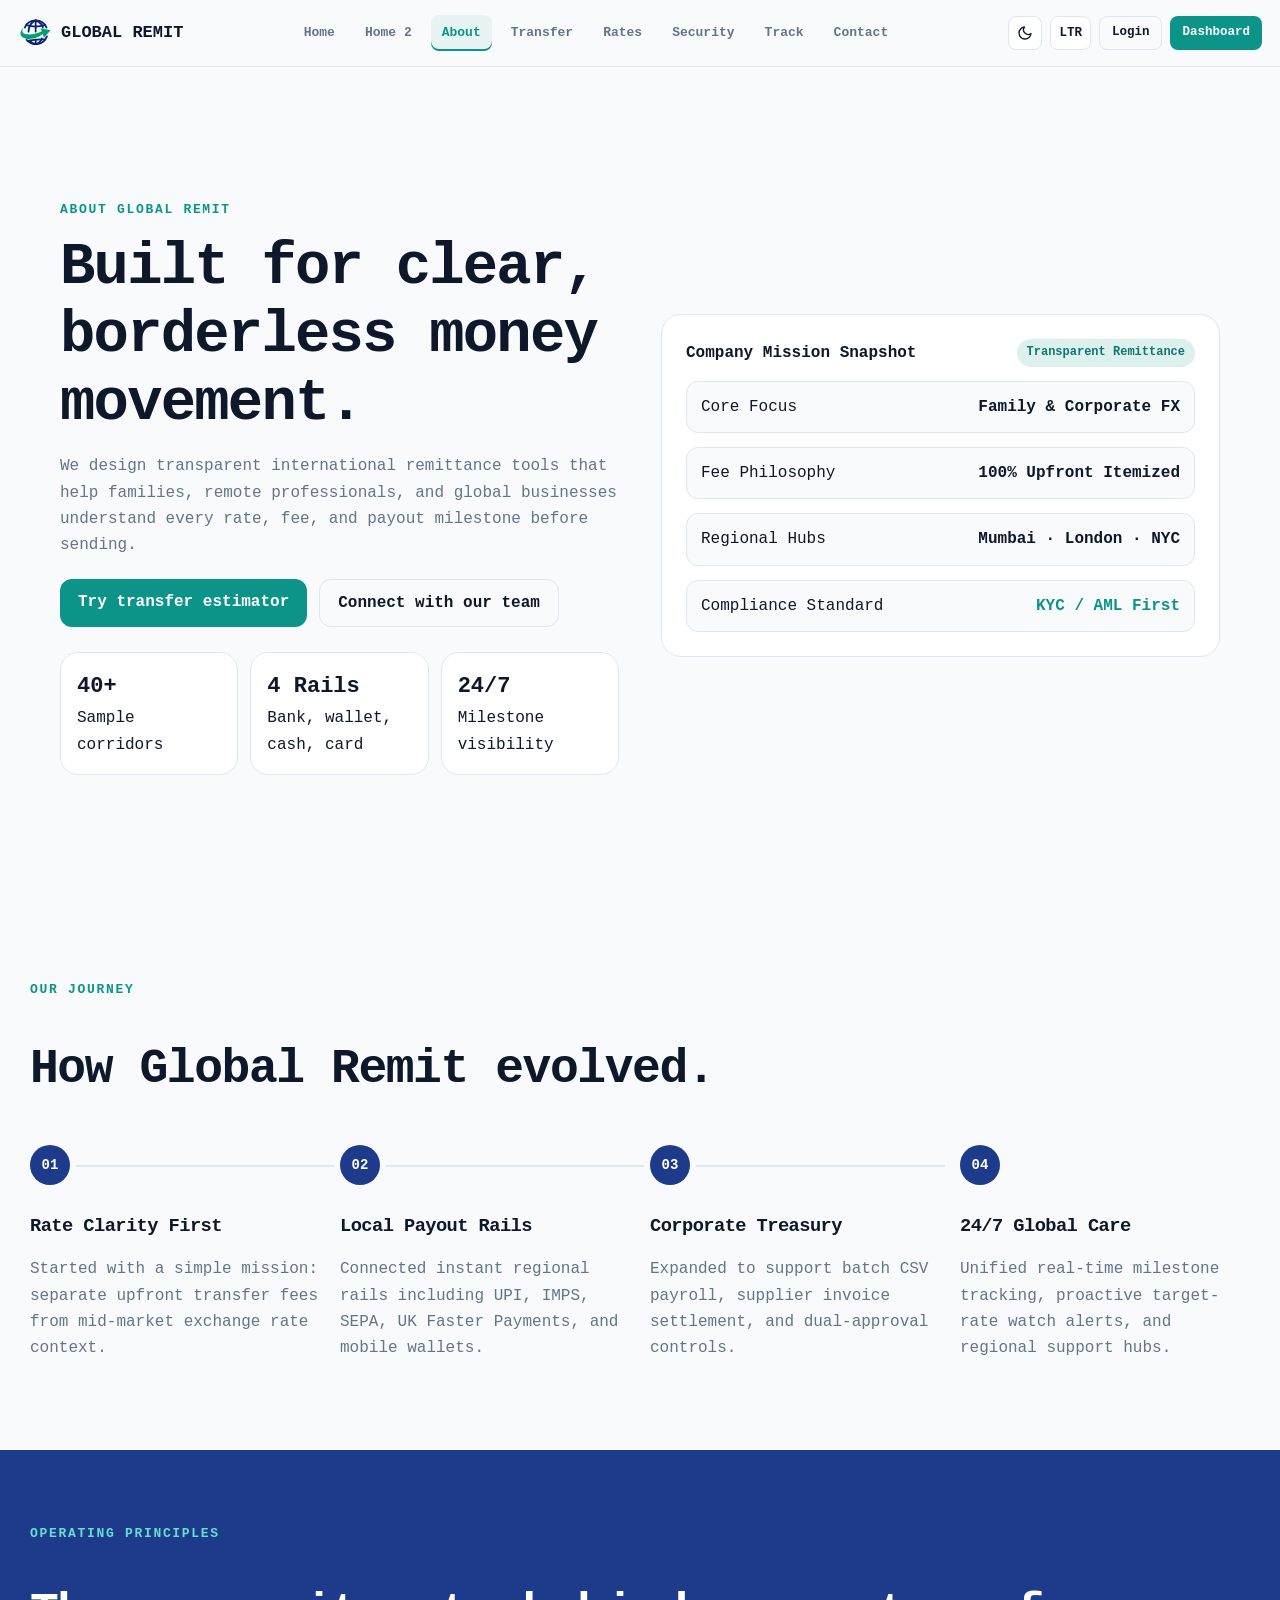
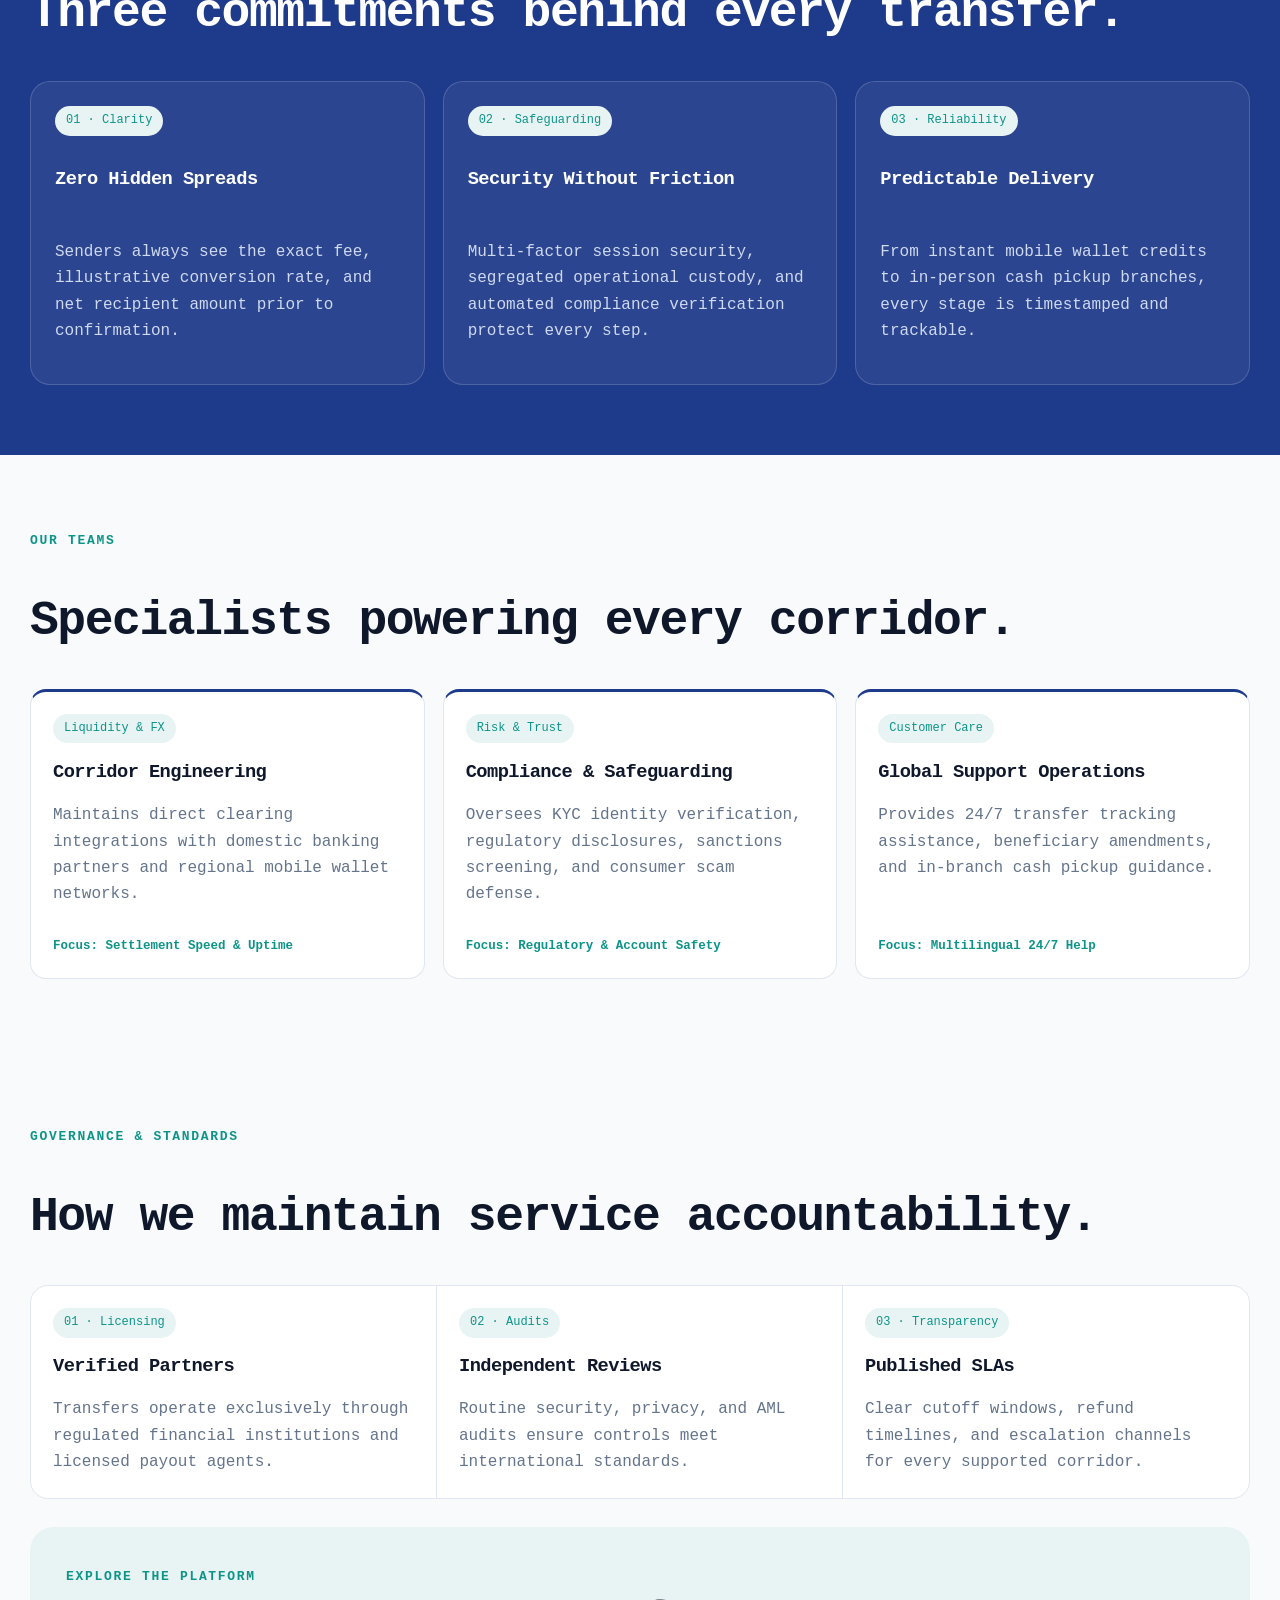
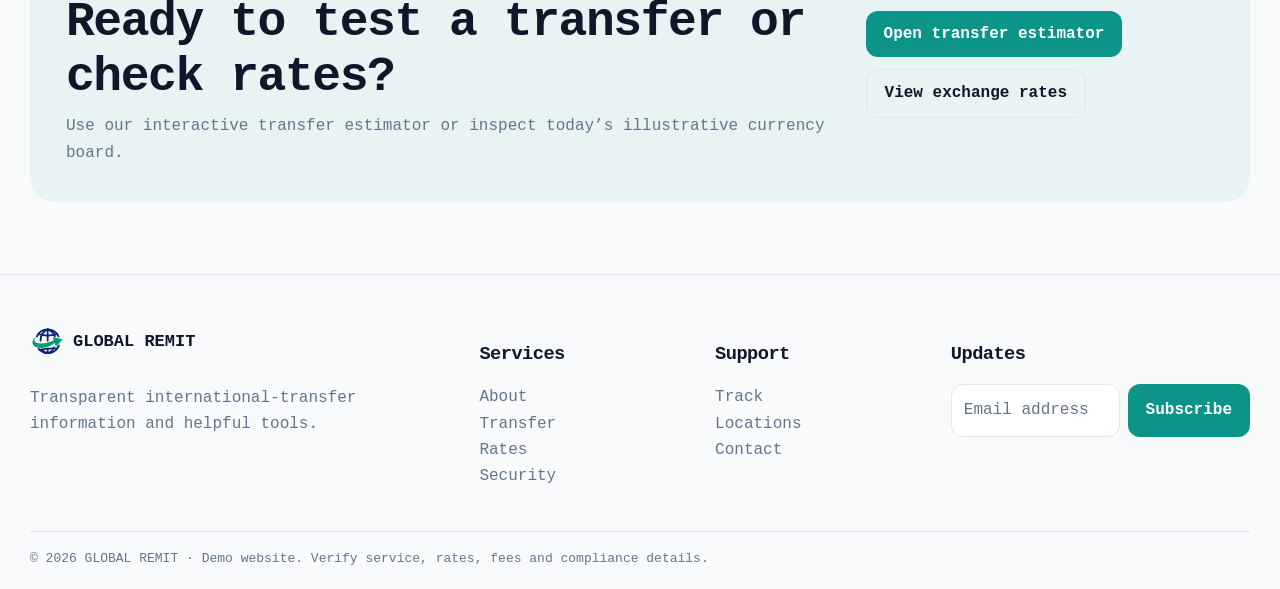
==== about.html @ 59e41249 "secondpush" ====
<!doctype html>
<html lang="en">
<head>
  <meta charset="utf-8">
  <meta name="viewport" content="width=device-width, initial-scale=1">
  <title>About | Global Remit</title>
  <link rel="icon" type="image/svg+xml" href="logo.svg">
  <link rel="stylesheet" href="styles.css">
</head>
<body>
  <header class="header">
    <div class="wrap nav">
      <a class="brand" href="index.html"><svg class="brand-logo" viewBox="0 0 100 100" aria-hidden="true"><g class="logo-globe"><path d="M 20 34 A 35 35 0 0 1 84 34"/><path d="M 52 13 V 46"/><path d="M 52 13 C 35 21 31 34 31 46"/><path d="M 52 13 C 69 21 73 30 73 34"/><path d="M 25 27 Q 52 35 79 27"/><path d="M 25 70 A 35 35 0 0 0 85 60"/><path d="M 52 71 V 83"/><path d="M 35 72 C 38 78 44 82 52 83"/><path d="M 70 66 C 67 75 61 80 52 83"/><path d="M 28 73 Q 52 69 78 69"/></g><path class="logo-arrow" d="M 17 34 C 3 45 3 64 25 67 C 46 70 63 60 73 53 L 76 64 L 96 42 L 66 36 L 70 45 C 58 51 42 56 26 54 C 11 52 10 43 17 34 Z"/></svg>GLOBAL REMIT</a>
      <nav class="links" aria-label="Primary navigation">
        <a href="index.html">Home</a>
        <a href="home2.html">Home 2</a>
        <a class="active" aria-current="page" href="about.html">About</a>
        <a href="send-money.html">Transfer</a>
        <a href="rates.html">Rates</a>
        <a href="security.html">Security</a>
        <a href="track.html">Track</a>
        <a href="contact.html">Contact</a>
      </nav>
      <div class="tools">
        <button class="ctrl" type="button" data-theme aria-label="Switch to dark theme" title="Switch to dark theme"><svg viewBox="0 0 24 24" fill="none" stroke="currentColor" stroke-width="2" stroke-linecap="round" stroke-linejoin="round" aria-hidden="true"><path d="M21 12.79A9 9 0 1 1 11.21 3 7 7 0 0 0 21 12.79z"/></svg></button>
        <button class="ctrl" type="button" data-dir aria-label="Toggle text direction">LTR</button>
        <a class="btn alt" href="login.html">Login</a>
        <a class="btn" href="dashboard.html">Dashboard</a>
        <button class="ctrl mobile-toggle" type="button" aria-expanded="false" aria-label="Toggle navigation menu"><svg viewBox="0 0 24 24" fill="none" stroke="currentColor" stroke-width="2" stroke-linecap="round" aria-hidden="true"><path d="M4 7h16M4 12h16M4 17h16"/></svg></button>
      </div>
    </div>
    <nav class="mobile" aria-label="Mobile navigation">
      <a href="index.html">Home</a>
      <a href="home2.html">Home 2</a>
      <a class="active" aria-current="page" href="about.html">About</a>
      <a href="send-money.html">Transfer</a>
      <a href="rates.html">Rates</a>
      <a href="security.html">Security</a>
      <a href="track.html">Track</a>
      <a href="contact.html">Contact</a>
      <div class="mobile-tools">
        <div class="mobile-tools-row">
          <button class="ctrl" type="button" data-theme aria-label="Switch to dark theme" title="Switch to dark theme"><svg viewBox="0 0 24 24" fill="none" stroke="currentColor" stroke-width="2" stroke-linecap="round" stroke-linejoin="round" aria-hidden="true"><path d="M21 12.79A9 9 0 1 1 11.21 3 7 7 0 0 0 21 12.79z"/></svg></button>
          <button class="ctrl" type="button" data-dir aria-label="Toggle text direction">LTR</button>
        </div>
        <div class="mobile-tools-row">
          <a class="btn alt" href="login.html">Login</a>
          <a class="btn" href="dashboard.html">Dashboard</a>
        </div>
      </div>
    </nav>
  </header>

  <main>
    <section class="hero">
      <div class="wrap split">
        <div>
          <span class="eyebrow">About Global Remit</span>
          <h1>Built for clear, borderless money movement.</h1>
          <p>We design transparent international remittance tools that help families, remote professionals, and global businesses understand every rate, fee, and payout milestone before sending.</p>
          <div class="actions">
            <a class="btn" href="send-money.html">Try transfer estimator</a>
            <a class="btn alt" href="contact.html">Connect with our team</a>
          </div>
          <div class="stats">
            <div class="stat">
              <b>40+</b>
              <span>Sample corridors</span>
            </div>
            <div class="stat">
              <b>4 Rails</b>
              <span>Bank, wallet, cash, card</span>
            </div>
            <div class="stat">
              <b>24/7</b>
              <span>Milestone visibility</span>
            </div>
          </div>
        </div>

        <div class="bento" aria-label="Company overview snapshot">
          <div style="display:flex;justify-content:space-between;align-items:center;gap:10px;flex-wrap:wrap">
            <strong>Company Mission Snapshot</strong>
            <span class="badge up">Transparent Remittance</span>
          </div>
          <div class="bento-row">
            <span>Core Focus</span>
            <strong class="mono">Family &amp; Corporate FX</strong>
          </div>
          <div class="bento-row">
            <span>Fee Philosophy</span>
            <strong class="mono">100% Upfront Itemized</strong>
          </div>
          <div class="bento-row">
            <span>Regional Hubs</span>
            <strong class="mono">Mumbai · London · NYC</strong>
          </div>
          <div class="bento-row">
            <span>Compliance Standard</span>
            <strong class="mono" style="color:var(--teal)">KYC / AML First</strong>
          </div>
        </div>
      </div>
    </section>

    <section class="section">
      <div class="wrap">
        <span class="eyebrow">Our journey</span>
        <h2>How Global Remit evolved.</h2>
        <div class="timeline">
          <div class="timeline-item">
            <span class="timeline-num">01</span>
            <h3>Rate Clarity First</h3>
            <p>Started with a simple mission: separate upfront transfer fees from mid-market exchange rate context.</p>
          </div>
          <div class="timeline-item">
            <span class="timeline-num">02</span>
            <h3>Local Payout Rails</h3>
            <p>Connected instant regional rails including UPI, IMPS, SEPA, UK Faster Payments, and mobile wallets.</p>
          </div>
          <div class="timeline-item">
            <span class="timeline-num">03</span>
            <h3>Corporate Treasury</h3>
            <p>Expanded to support batch CSV payroll, supplier invoice settlement, and dual-approval controls.</p>
          </div>
          <div class="timeline-item">
            <span class="timeline-num">04</span>
            <h3>24/7 Global Care</h3>
            <p>Unified real-time milestone tracking, proactive target-rate watch alerts, and regional support hubs.</p>
          </div>
        </div>
      </div>
    </section>

    <section class="band">
      <div class="wrap">
        <span class="eyebrow">Operating principles</span>
        <h2>Three commitments behind every transfer.</h2>
        <div class="grid" style="margin-top:22px">
          <div class="bento">
            <span class="tag" style="width:fit-content">01 · Clarity</span>
            <h3>Zero Hidden Spreads</h3>
            <p>Senders always see the exact fee, illustrative conversion rate, and net recipient amount prior to confirmation.</p>
          </div>
          <div class="bento">
            <span class="tag" style="width:fit-content">02 · Safeguarding</span>
            <h3>Security Without Friction</h3>
            <p>Multi-factor session security, segregated operational custody, and automated compliance verification protect every step.</p>
          </div>
          <div class="bento">
            <span class="tag" style="width:fit-content">03 · Reliability</span>
            <h3>Predictable Delivery</h3>
            <p>From instant mobile wallet credits to in-person cash pickup branches, every stage is timestamped and trackable.</p>
          </div>
        </div>
      </div>
    </section>

    <section class="section">
      <div class="wrap">
        <span class="eyebrow">Our teams</span>
        <h2>Specialists powering every corridor.</h2>
        <div class="grid">
          <div class="story">
            <div>
              <span class="tag">Liquidity &amp; FX</span>
              <h3>Corridor Engineering</h3>
              <p>Maintains direct clearing integrations with domestic banking partners and regional mobile wallet networks.</p>
            </div>
            <span class="mono" style="font-size:12.5px;color:var(--teal);font-weight:700">Focus: Settlement Speed &amp; Uptime</span>
          </div>
          <div class="story">
            <div>
              <span class="tag">Risk &amp; Trust</span>
              <h3>Compliance &amp; Safeguarding</h3>
              <p>Oversees KYC identity verification, regulatory disclosures, sanctions screening, and consumer scam defense.</p>
            </div>
            <span class="mono" style="font-size:12.5px;color:var(--teal);font-weight:700">Focus: Regulatory &amp; Account Safety</span>
          </div>
          <div class="story">
            <div>
              <span class="tag">Customer Care</span>
              <h3>Global Support Operations</h3>
              <p>Provides 24/7 transfer tracking assistance, beneficiary amendments, and in-branch cash pickup guidance.</p>
            </div>
            <span class="mono" style="font-size:12.5px;color:var(--teal);font-weight:700">Focus: Multilingual 24/7 Help</span>
          </div>
        </div>
      </div>
    </section>

    <section class="section">
      <div class="wrap">
        <span class="eyebrow">Governance &amp; standards</span>
        <h2>How we maintain service accountability.</h2>
        <div class="visit-bar" style="margin-bottom:28px">
          <div class="visit-item">
            <span class="tag">01 · Licensing</span>
            <h3>Verified Partners</h3>
            <p style="margin-bottom:0">Transfers operate exclusively through regulated financial institutions and licensed payout agents.</p>
          </div>
          <div class="visit-item">
            <span class="tag">02 · Audits</span>
            <h3>Independent Reviews</h3>
            <p style="margin-bottom:0">Routine security, privacy, and AML audits ensure controls meet international standards.</p>
          </div>
          <div class="visit-item">
            <span class="tag">03 · Transparency</span>
            <h3>Published SLAs</h3>
            <p style="margin-bottom:0">Clear cutoff windows, refund timelines, and escalation channels for every supported corridor.</p>
          </div>
        </div>
        <div class="cta">
          <div>
            <span class="eyebrow">Explore the platform</span>
            <h2 style="margin:6px 0 8px">Ready to test a transfer or check rates?</h2>
            <p style="margin:0">Use our interactive transfer estimator or inspect today’s illustrative currency board.</p>
          </div>
          <div class="actions" style="margin-top:0">
            <a class="btn" href="send-money.html">Open transfer estimator</a>
            <a class="btn alt" href="rates.html">View exchange rates</a>
          </div>
        </div>
      </div>
    </section>
  </main>

  <footer class="footer">
    <div class="wrap footgrid">
      <div>
        <a class="brand" href="index.html"><svg class="brand-logo" viewBox="0 0 100 100" aria-hidden="true"><g class="logo-globe"><path d="M 20 34 A 35 35 0 0 1 84 34"/><path d="M 52 13 V 46"/><path d="M 52 13 C 35 21 31 34 31 46"/><path d="M 52 13 C 69 21 73 30 73 34"/><path d="M 25 27 Q 52 35 79 27"/><path d="M 25 70 A 35 35 0 0 0 85 60"/><path d="M 52 71 V 83"/><path d="M 35 72 C 38 78 44 82 52 83"/><path d="M 70 66 C 67 75 61 80 52 83"/><path d="M 28 73 Q 52 69 78 69"/></g><path class="logo-arrow" d="M 17 34 C 3 45 3 64 25 67 C 46 70 63 60 73 53 L 76 64 L 96 42 L 66 36 L 70 45 C 58 51 42 56 26 54 C 11 52 10 43 17 34 Z"/></svg>GLOBAL REMIT</a>
        <p>Transparent international-transfer information and helpful tools.</p>
      </div>
      <div>
        <h3>Services</h3>
        <p>
          <a href="about.html">About</a><br>
          <a href="send-money.html">Transfer</a><br>
          <a href="rates.html">Rates</a><br>
          <a href="security.html">Security</a>
        </p>
      </div>
      <div>
        <h3>Support</h3>
        <p>
          <a href="track.html">Track</a><br>
          <a href="contact.html#locations">Locations</a><br>
          <a href="contact.html">Contact</a>
        </p>
      </div>
      <div>
        <h3>Updates</h3>
        <form data-demo data-msg="Demo newsletter form validated.">
          <input type="email" placeholder="Email address" aria-label="Email address" required>
          <button class="btn" type="submit">Subscribe</button>
        </form>
      </div>
    </div>
    <div class="wrap copy">© 2026 GLOBAL REMIT · Demo website. Verify service, rates, fees and compliance details.</div>
  </footer>

  <div class="toast" role="status" aria-live="polite"></div>
  <script src="script.js"></script>
</body>
</html>
---- styles.css ----
:root {
  --navy: #1E3A8A;
  --teal: #0D9488;
  --bg: #F8FAFC;
  --surface: white;
  --ink: #0F172A;
  --muted: #64748B;
  --line: #DFE7F0;
  --soft: #E8F4F3;
  --logo-globe: #0B2472;
  --logo-arrow: #009E73;
  --font: 'American Typewriter', Courier, monospace;
}

[data-theme=dark],
.side {
  --logo-globe: #BFDBFE;
  --logo-arrow: #2DD4BF;
}

[data-theme=dark] {
  --bg: #070E1A;
  --surface: #101B2C;
  --ink: #E8EEF8;
  --muted: #9DAFC4;
  --line: #26364C;
  --soft: #152E3C;
}

* {
  box-sizing: border-box;
}

body {
  margin: 0;
  background: var(--bg);
  color: var(--ink);
  font: 16px/1.65 'American Typewriter', Courier, monospace;
}

button,
input,
select,
textarea,
pre,
code {
  font-family: 'American Typewriter', Courier, monospace;
}

h1, h2, h3 {
  line-height: 1.15;
  letter-spacing: -.03em;
}

h1 {
  font-size: clamp(2.5rem, 6vw, 5rem);
}

h2 {
  font-size: clamp(1.8rem, 4vw, 3rem);
}

p {
  color: var(--muted);
}

a {
  color: inherit;
  text-decoration: none;
}

img {
  display: block;
  max-width: 100%;
}

.wrap {
  width: min(1220px, calc(100% - 36px));
  margin: auto;
}

.header > .wrap {
  width: min(1260px, calc(100% - 36px));
}

.header {
  position: sticky;
  top: 0;
  background: var(--bg);
  z-index: 9;
  border-bottom: 1px solid var(--line);
}

.nav {
  height: 66px;
  display: flex;
  align-items: center;
  justify-content: space-between;
  gap: 16px;
}

.brand {
  font-size: 17px;
  font-weight: 800;
  display: inline-flex;
  align-items: center;
  gap: 9px;
  white-space: nowrap;
  background: transparent;
}

.brand-logo {
  width: 34px;
  height: 34px;
  flex-shrink: 0;
  display: block;
  background: transparent;
}

.brand-logo .logo-globe {
  fill: none;
  stroke: var(--logo-globe);
  stroke-width: 5.2;
  stroke-linecap: round;
  stroke-linejoin: round;
}

.brand-logo .logo-arrow {
  fill: var(--logo-arrow);
}

.footer .brand {
  color: var(--ink);
}

.side .brand {
  color: #FFFFFF;
}

.mark {
  display: inline-grid;
  place-items: center;
  background: var(--navy);
  color: white;
  width: 30px;
  height: 30px;
  border-radius: 9px;
  font-size: 14px;
  margin-inline-end: 7px;
}

.links {
  display: flex;
  align-items: center;
  gap: 8px;
  margin: 0 auto;
  font-size: 13px;
  font-weight: 600;
  white-space: nowrap;
}

.links a {
  padding: 7px 11px;
  border-radius: 8px;
  color: var(--muted);
  transition: color .15s, background-color .15s;
}

.mobile a {
  padding: 9px 12px;
  border-radius: 8px;
  font-size: 13.5px;
  font-weight: 600;
  color: var(--muted);
  transition: color .15s, background-color .15s;
}

.links a:hover,
.mobile a:hover {
  color: var(--ink);
  background: var(--soft);
}

.links a.active,
.links a[aria-current="page"] {
  color: var(--teal);
  background: var(--soft);
  font-weight: 700;
  box-shadow: inset 0 -2px 0 var(--teal);
}

.mobile a.active,
.mobile a[aria-current="page"] {
  color: var(--teal);
  background: var(--soft);
  font-weight: 700;
  border-inline-start: 3px solid var(--teal);
}

[data-theme=dark] .links a.active,
[data-theme=dark] .links a[aria-current="page"] {
  color: #2DD4BF;
  box-shadow: inset 0 -2px 0 #2DD4BF;
}

[data-theme=dark] .mobile a.active,
[data-theme=dark] .mobile a[aria-current="page"] {
  color: #2DD4BF;
  border-inline-start-color: #2DD4BF;
}

.mobile-tools {
  margin-top: 8px;
  padding-top: 12px;
  border-top: 1px solid var(--line);
  display: grid;
  gap: 8px;
}

.mobile-tools-row {
  display: grid;
  grid-template-columns: 1fr 1fr;
  gap: 8px;
}

.mobile-tools .ctrl,
.mobile .mobile-tools .btn {
  width: 100%;
  height: 38px;
  padding: 0 12px;
  display: inline-flex;
  align-items: center;
  justify-content: center;
  font-size: 13px;
  font-weight: 700;
  border-radius: 9px;
}

.mobile .mobile-tools .btn {
  background: var(--teal);
  color: white;
}

.mobile .mobile-tools .btn.alt {
  background: transparent;
  border: 1px solid var(--line);
  color: var(--ink);
}

.mobile .mobile-tools .btn.alt:hover {
  background: var(--soft);
}

.tools {
  display: flex;
  gap: 8px;
  align-items: center;
}

.tools .btn {
  height: 34px;
  padding: 0 12px;
  border-radius: 8px;
  display: inline-flex;
  align-items: center;
  font-size: 12.5px;
  font-weight: 600;
  white-space: nowrap;
}

.ctrl {
  height: 34px;
  min-width: 34px;
  padding: 0 8px;
  border: 1px solid var(--line);
  border-radius: 8px;
  background: var(--surface);
  color: var(--ink);
  cursor: pointer;
  font: inherit;
  font-size: 12.5px;
  font-weight: 600;
  display: inline-flex;
  align-items: center;
  justify-content: center;
}

.ctrl svg {
  width: 16px;
  height: 16px;
  display: block;
}

.btn {
  display: inline-block;
  background: var(--teal);
  color: white;
  border: 0;
  border-radius: 12px;
  padding: 12px 18px;
  cursor: pointer;
  font: inherit;
  font-weight: 700;
  line-height: 1.4;
}

.btn.alt {
  background: transparent;
  border: 1px solid var(--line);
  color: var(--ink);
}

.actions {
  display: flex;
  gap: 12px;
  flex-wrap: wrap;
  margin-top: 20px;
}

.mobile-toggle,
.mobile {
  display: none;
}

.hero {
  min-height: calc(100vh - 63px);
  min-height: calc(100svh - 63px);
  padding: 40px 0;
  display: flex;
  align-items: center;
}

.hero > .wrap {
  width: min(1160px, calc(100% - 38px));
  margin-inline: auto;
}

.hero h1 {
  font-size: clamp(2.25rem, 4.6vw, 3.85rem);
  margin: 12px 0 14px;
}

.section {
  padding: 72px 0;
}

.split,
.hero-grid {
  display: grid;
  grid-template-columns: 1fr 1fr;
  gap: 42px;
  align-items: center;
}

.visual {
  width: 100%;
  height: 430px;
  object-fit: cover;
  border-radius: 25px;
}

.hero img {
  width: 100%;
  height: clamp(290px, 44vh, 420px);
  object-fit: cover;
  border-radius: 25px;
}

.eyebrow {
  color: var(--teal);
  font-size: 13px;
  font-weight: 800;
  letter-spacing: .13em;
  text-transform: uppercase;
}

.grid {
  display: grid;
  grid-template-columns: repeat(3, 1fr);
  gap: 18px;
}

.card,
.panel,
.step,
.stat {
  border: 1px solid var(--line);
  background: var(--surface);
  border-radius: 18px;
  overflow: hidden;
}

.card img {
  height: 200px;
  width: 100%;
  object-fit: cover;
}

.pad,
.panel {
  padding: 22px;
}

.steps {
  display: grid;
  grid-template-columns: repeat(4, 1fr);
  gap: 14px;
}

.step {
  padding: 20px;
}

.tag {
  display: inline-block;
  background: var(--soft);
  color: var(--teal);
  border-radius: 999px;
  padding: 5px 11px;
  font-size: 12px;
}

.stats {
  display: grid;
  grid-template-columns: repeat(3, 1fr);
  gap: 12px;
  margin-top: 25px;
}

.stat {
  padding: 16px;
}

.stat b {
  display: block;
  font-size: 22px;
}

.band {
  background: var(--navy);
  color: white;
  padding: 70px 0;
}

.band p {
  color: #CFD9F0;
}

.band .eyebrow {
  color: #66E0CF;
}

.cta {
  padding: 36px;
  border-radius: 24px;
  background: var(--soft);
  display: flex;
  justify-content: space-between;
  align-items: center;
  gap: 20px;
}

.field {
  display: grid;
  gap: 6px;
  margin: 14px 0;
}

.field input,
.field select,
.field textarea {
  padding: 12px;
  border: 1px solid var(--line);
  border-radius: 10px;
  background: var(--bg);
  color: var(--ink);
  width: 100%;
  font: inherit;
}

.field textarea {
  min-height: 110px;
  resize: vertical;
}

.mono {
  font-family: 'American Typewriter', Courier, monospace;
}

.grid-2 {
  display: grid;
  grid-template-columns: repeat(2, 1fr);
  gap: 18px;
}

.chips {
  display: flex;
  flex-wrap: wrap;
  gap: 8px;
  margin: 14px 0 18px;
}

.chip {
  padding: 7px 14px;
  border-radius: 999px;
  border: 1px solid var(--line);
  background: var(--surface);
  color: var(--ink);
  cursor: pointer;
  font: inherit;
  font-size: 13px;
  font-weight: 600;
  transition: background-color .15s, border-color .15s, color .15s;
}

.chip:hover {
  border-color: var(--teal);
}

.chip.active {
  background: var(--teal);
  border-color: var(--teal);
  color: white;
}

.badge {
  display: inline-block;
  padding: 4px 10px;
  border-radius: 999px;
  font-size: 12px;
  font-weight: 700;
  background: var(--soft);
  color: var(--teal);
}

.badge.up {
  background: rgba(13, 148, 136, .14);
  color: #0F766E;
}

.badge.down {
  background: rgba(217, 119, 6, .14);
  color: #B45309;
}

[data-theme=dark] .badge.up {
  color: #5EEAD4;
}

[data-theme=dark] .badge.down {
  color: #FBBF24;
}

.bento {
  background: var(--surface);
  color: var(--ink);
  border: 1px solid var(--line);
  border-radius: 20px;
  padding: 24px;
  display: grid;
  gap: 14px;
}

.band .bento,
.hero[style*="#0C1931"] .bento {
  background: rgba(255, 255, 255, .06);
  border-color: rgba(255, 255, 255, .16);
  color: white;
}

.band .bento p,
.hero[style*="#0C1931"] .bento p {
  color: #CFD9F0;
}

.bento-row {
  display: flex;
  justify-content: space-between;
  align-items: center;
  gap: 12px;
  padding: 12px 14px;
  border-radius: 12px;
  background: var(--bg);
  border: 1px solid var(--line);
}

.band .bento-row,
.hero[style*="#0C1931"] .bento-row {
  background: rgba(7, 14, 26, .45);
  border-color: rgba(255, 255, 255, .12);
}

.faq {
  display: flex;
  flex-direction: column;
  gap: 12px;
  height: 100%;
}

.faq details {
  border: 1px solid var(--line);
  background: var(--surface);
  border-radius: 14px;
  padding: 16px 20px;
  flex: 1 0 auto;
  display: flex;
  flex-direction: column;
  justify-content: center;
}

.faq summary {
  font-weight: 700;
  cursor: pointer;
  list-style: none;
  display: flex;
  justify-content: space-between;
  align-items: center;
  gap: 12px;
}

.faq summary::after {
  content: '+';
  color: var(--teal);
  font-size: 18px;
  font-weight: 800;
}

.faq details[open] summary::after {
  content: '−';
}

.faq details p {
  margin: 10px 0 0;
}

.step.current {
  border-color: var(--teal);
  background: var(--soft);
  box-shadow: 0 0 0 1px var(--teal);
}

[data-theme=dark] .step.current {
  border-color: #2DD4BF;
  box-shadow: 0 0 0 1px #2DD4BF;
}

.table-wrap {
  overflow-x: auto;
}

.list {
  padding-inline-start: 18px;
  margin: 12px 0 0;
  display: grid;
  gap: 8px;
  color: var(--muted);
}

.band .list {
  color: #CFD9F0;
}

.timeline {
  display: grid;
  grid-template-columns: repeat(4, 1fr);
  gap: 20px;
  position: relative;
  margin-top: 22px;
}

.timeline::before {
  content: "";
  position: absolute;
  top: 28px;
  inset-inline: 20px 25%;
  height: 2px;
  background: var(--line);
}

.timeline-item {
  position: relative;
  padding-top: 8px;
}

.timeline-num {
  width: 40px;
  height: 40px;
  border-radius: 999px;
  background: var(--navy);
  color: white;
  font-weight: 800;
  font-size: 14px;
  display: inline-grid;
  place-items: center;
  margin-bottom: 12px;
  box-shadow: 0 0 0 6px var(--bg);
  position: relative;
  z-index: 1;
}

.rail-grid {
  display: grid;
  grid-template-columns: repeat(2, 1fr);
  gap: 16px;
}

.rail-card {
  background: var(--surface);
  border: 1px solid var(--line);
  border-inline-start: 4px solid var(--teal);
  border-radius: 14px;
  padding: 20px;
  display: flex;
  justify-content: space-between;
  align-items: flex-start;
  gap: 14px;
}

.story {
  background: var(--surface);
  border: 1px solid var(--line);
  border-top: 3px solid var(--navy);
  border-radius: 16px;
  padding: 22px;
  display: flex;
  flex-direction: column;
  justify-content: space-between;
  gap: 12px;
}

[data-theme=dark] .story {
  border-top-color: #3B82F6;
}

.card-art {
  height: 150px;
  display: grid;
  place-items: center;
  background: linear-gradient(135deg, var(--soft), rgba(30, 58, 138, .12));
  color: var(--teal);
  border-bottom: 1px solid var(--line);
}

.card-art svg {
  width: 52px;
  height: 52px;
}

.tier-featured {
  border-color: var(--teal);
  box-shadow: 0 10px 28px rgba(13, 148, 136, .12);
}

.banner-dark {
  margin-top: 28px;
  padding: 28px 32px;
  border-radius: 20px;
  background: #0C1931;
  color: white;
  border: 1px solid #26364C;
  display: flex;
  justify-content: space-between;
  align-items: center;
  gap: 20px;
  flex-wrap: wrap;
}

.banner-dark p {
  color: #CFD9F0;
}

.compare-rows {
  display: grid;
  gap: 12px;
}

.compare-row {
  background: var(--surface);
  border: 1px solid var(--line);
  border-radius: 16px;
  padding: 20px 22px;
  display: grid;
  grid-template-columns: 1.2fr 2fr auto;
  gap: 18px;
  align-items: center;
}

.pipeline {
  display: grid;
  grid-template-columns: repeat(4, 1fr);
  gap: 14px;
}

.pipeline-step {
  background: var(--surface);
  border: 1px solid var(--line);
  border-radius: 16px;
  padding: 20px;
  position: relative;
}

.pipeline-step:not(:last-child)::after {
  content: "→";
  position: absolute;
  top: 20px;
  inset-inline-end: -13px;
  width: 24px;
  height: 24px;
  border-radius: 999px;
  background: var(--soft);
  color: var(--teal);
  display: grid;
  place-items: center;
  font-size: 13px;
  font-weight: 800;
  z-index: 1;
}

.rtl .pipeline-step:not(:last-child)::after {
  content: "←";
}

.check-list {
  display: grid;
  grid-template-columns: repeat(2, 1fr);
  gap: 12px;
  margin-bottom: 24px;
}

.check-item {
  display: flex;
  align-items: flex-start;
  gap: 12px;
  padding: 16px;
  border: 1px solid var(--line);
  border-radius: 14px;
  background: var(--surface);
  cursor: pointer;
}

.check-item input[type="checkbox"] {
  width: 18px;
  height: 18px;
  accent-color: var(--teal);
  margin-top: 3px;
  flex-shrink: 0;
}

.check-item.checked {
  border-color: var(--teal);
  background: var(--soft);
}

.alert-bar {
  padding: 24px 28px;
  border-radius: 18px;
  border: 1px solid rgba(217, 119, 6, .35);
  border-inline-start: 5px solid #D97706;
  background: rgba(217, 119, 6, .08);
  display: flex;
  justify-content: space-between;
  align-items: center;
  gap: 20px;
  flex-wrap: wrap;
}

.hub-card {
  width: 100%;
  text-align: start;
  padding: 18px 20px;
  border: 1px solid var(--line);
  border-radius: 16px;
  background: var(--surface);
  color: var(--ink);
  cursor: pointer;
  font: inherit;
  transition: border-color .15s, background-color .15s;
}

.hub-card:hover,
.hub-card.active {
  border-color: var(--teal);
  background: var(--soft);
}

.visit-bar {
  display: grid;
  grid-template-columns: repeat(3, 1fr);
  border: 1px solid var(--line);
  border-radius: 18px;
  background: var(--surface);
  overflow: hidden;
}

.visit-item {
  padding: 22px;
  border-inline-end: 1px solid var(--line);
}

.visit-item:last-child {
  border-inline-end: 0;
}

.inline-note {
  margin-top: 18px;
  padding: 16px 20px;
  border-radius: 14px;
  border: 1px dashed var(--line);
  display: flex;
  justify-content: space-between;
  align-items: center;
  gap: 14px;
  flex-wrap: wrap;
}

.calc {
  padding: 22px;
  background: var(--soft);
  border-radius: 16px;
  margin-top: 15px;
}

.calc strong {
  font-size: 28px;
  color: var(--teal);
  font-family: 'American Typewriter', Courier, monospace;
}

.footer {
  background: var(--bg);
  color: var(--ink);
  border-top: 1px solid var(--line);
  padding: 50px 0 20px;
}

.footgrid {
  display: grid;
  grid-template-columns: 2fr 1fr 1fr 1.4fr;
  gap: 22px;
}

.footer p,
.footer a {
  color: var(--muted);
}

.footer a:hover {
  color: var(--ink);
}

.footer form {
  display: flex;
  gap: 8px;
  flex-wrap: wrap;
}

.footer input {
  flex: 1 1 160px;
  min-width: 0;
  padding: 12px;
  border: 1px solid var(--line);
  border-radius: 12px;
  background: var(--surface);
  color: var(--ink);
  font: inherit;
}

.footer input::placeholder {
  color: var(--muted);
}

.copy {
  border-top: 1px solid var(--line);
  margin-top: 25px;
  padding-top: 16px;
  color: var(--muted);
  font-size: 13px;
}

.map iframe {
  width: 100%;
  height: 340px;
  border: 0;
  border-radius: 16px;
}

.dashboard {
  display: grid;
  grid-template-columns: 260px 1fr;
  min-height: 100vh;
}

.side {
  background: #0C1931;
  color: white;
  padding: 22px 18px;
  position: sticky;
  top: 0;
  height: 100vh;
  height: 100svh;
  overflow: hidden;
  display: flex;
  flex-direction: column;
  border-inline-end: 1px solid #1E2E4A;
}

.side .brand {
  display: inline-flex;
  align-items: center;
  gap: 9px;
  color: #FFFFFF;
  white-space: nowrap;
  padding: 4px 4px 20px;
  border-bottom: 1px solid rgba(255, 255, 255, .1);
  margin-bottom: 16px;
}

.side-nav {
  display: grid;
  gap: 6px;
}

.side-nav button {
  width: 100%;
  text-align: start;
  padding: 11px 14px;
  border: 0;
  border-radius: 10px;
  background: transparent;
  color: #C8D6EA;
  cursor: pointer;
  font: inherit;
  font-size: 13.5px;
  font-weight: 600;
  transition: background-color .15s, color .15s;
}

.side-nav button:hover {
  background: rgba(255, 255, 255, .08);
  color: #FFFFFF;
}

.side-nav button.active {
  background: rgba(45, 212, 191, .16);
  color: #2DD4BF;
  font-weight: 700;
  box-shadow: inset 3px 0 0 #2DD4BF;
}

.rtl .side-nav button.active {
  box-shadow: inset -3px 0 0 #2DD4BF;
}

.side-foot {
  margin-top: auto;
  padding-top: 16px;
  border-top: 1px solid rgba(255, 255, 255, .1);
  display: grid;
  gap: 10px;
}

.side-controls {
  display: grid;
  grid-template-columns: 1fr 1fr;
  gap: 8px;
}

.side .ctrl {
  width: 100%;
  background: rgba(255, 255, 255, .08);
  border: 1px solid rgba(255, 255, 255, .18);
  color: #FFFFFF;
}

.side .ctrl:hover {
  background: rgba(255, 255, 255, .14);
}

.side-logout {
  display: block;
  width: 100%;
  text-align: center;
  padding: 10px 14px;
  border-radius: 10px;
  border: 1px solid rgba(248, 113, 113, .35);
  background: rgba(248, 113, 113, .1);
  color: #FCA5A5;
  font-size: 13px;
  font-weight: 700;
  transition: background-color .15s, color .15s;
}

.side-logout:hover {
  background: rgba(248, 113, 113, .2);
  color: #FFFFFF;
}

.main {
  padding: 28px;
}

.main .split {
  gap: 20px;
  align-items: stretch;
}

.dash-stack {
  display: grid;
  gap: 18px;
  align-content: stretch;
}

.dash-panel[hidden] {
  display: none;
}

.dash-head h1 {
  font-size: clamp(1.6rem, 3vw, 2.25rem);
  margin: 6px 0;
}

.dash-head p {
  margin: 0;
}

.dash-section {
  margin-top: 24px;
}

.metric {
  padding: 20px;
  border: 1px solid var(--line);
  border-radius: 15px;
  background: var(--surface);
}

.metric strong {
  font-size: 28px;
}

.table {
  width: 100%;
  border-collapse: collapse;
}

.table th,
.table td {
  text-align: start;
  padding: 12px;
  border-bottom: 1px solid var(--line);
}

.auth-topbar {
  width: min(1160px, calc(100% - 38px));
  margin: 0 auto;
  height: 62px;
  display: flex;
  align-items: center;
  justify-content: flex-end;
  gap: 12px;
}

.pass-wrap {
  position: relative;
}

.pass-wrap input {
  padding-inline-end: 42px;
}

.pass-toggle {
  position: absolute;
  top: 50%;
  inset-inline-end: 8px;
  transform: translateY(-50%);
  width: 30px;
  height: 30px;
  border: 0;
  border-radius: 8px;
  background: transparent;
  color: var(--muted);
  cursor: pointer;
  display: inline-grid;
  place-items: center;
  padding: 0;
}

.pass-toggle:hover {
  color: var(--ink);
  background: var(--soft);
}

.pass-toggle svg {
  width: 17px;
  height: 17px;
  display: block;
}

.social-links {
  display: flex;
  flex-wrap: wrap;
  gap: 10px;
  align-items: center;
}

.social-icon-btn {
  height: 38px;
  padding: 0 12px;
  border: 1px solid var(--line);
  border-radius: 10px;
  background: var(--surface);
  color: var(--ink);
  display: inline-flex;
  align-items: center;
  gap: 8px;
  font: inherit;
  font-size: 13px;
  font-weight: 700;
  cursor: pointer;
  transition: border-color .15s, background-color .15s, color .15s;
}

.social-icon-btn:hover {
  border-color: var(--teal);
  background: var(--soft);
  color: var(--teal);
}

[data-theme=dark] .social-icon-btn:hover {
  color: #2DD4BF;
}

.social-icon-btn svg {
  width: 16px;
  height: 16px;
  display: block;
  flex-shrink: 0;
}

.auth {
  min-height: calc(100svh - 62px);
  display: grid;
  place-items: center;
  padding: 18px 18px 40px;
}

.authbox {
  width: min(450px, 100%);
  background: var(--surface);
  padding: 32px 28px;
  border: 1px solid var(--line);
  border-radius: 20px;
  box-shadow: 0 14px 36px rgba(15, 23, 42, .06);
}

[data-theme=dark] .authbox {
  box-shadow: 0 14px 36px rgba(0, 0, 0, .35);
}

.auth-head {
  text-align: center;
  margin-bottom: 22px;
}

.auth-head .brand {
  justify-content: center;
}

.authbox h1 {
  font-size: 1.75rem;
  margin: 14px 0 6px;
}

.auth-head p {
  margin: 0;
  font-size: 14px;
}

.auth-row {
  display: flex;
  justify-content: space-between;
  align-items: center;
  gap: 12px;
  flex-wrap: wrap;
  margin: 14px 0 18px;
  font-size: 13px;
}

.auth-check {
  display: flex;
  align-items: flex-start;
  gap: 8px;
  font-size: 13px;
  color: var(--muted);
  cursor: pointer;
}

.auth-check input[type="checkbox"] {
  width: 16px;
  height: 16px;
  accent-color: var(--teal);
  margin-top: 2px;
  flex-shrink: 0;
}

.auth-link {
  color: var(--teal);
  font-weight: 700;
}

.auth-link:hover {
  text-decoration: underline;
}

[data-theme=dark] .auth-link {
  color: #2DD4BF;
}

.auth-divider {
  display: flex;
  align-items: center;
  gap: 12px;
  margin: 20px 0 16px;
  color: var(--muted);
  font-size: 12.5px;
}

.auth-divider::before,
.auth-divider::after {
  content: "";
  flex: 1;
  height: 1px;
  background: var(--line);
}

.social-grid {
  display: grid;
  grid-template-columns: 1fr 1fr;
  gap: 10px;
}

.social-btn {
  height: 42px;
  padding: 0 14px;
  border: 1px solid var(--line);
  border-radius: 12px;
  background: var(--bg);
  color: var(--ink);
  cursor: pointer;
  font: inherit;
  font-size: 13.5px;
  font-weight: 700;
  display: inline-flex;
  align-items: center;
  justify-content: center;
  gap: 8px;
  transition: border-color .15s, background-color .15s;
}

.social-btn:hover {
  border-color: var(--teal);
  background: var(--soft);
}

.social-btn svg {
  width: 18px;
  height: 18px;
  flex-shrink: 0;
}

.auth-foot {
  text-align: center;
  margin: 20px 0 0;
  font-size: 13.5px;
}

@media (max-width: 420px) {
  .social-grid {
    grid-template-columns: 1fr;
  }

  .authbox {
    padding: 26px 20px;
  }
}

.toast {
  display: none;
  position: fixed;
  bottom: 20px;
  inset-inline-end: 20px;
  background: #0C1931;
  color: white;
  padding: 15px 18px;
  border-radius: 12px;
  border: 1px solid #30425B;
  box-shadow: 0 12px 30px rgba(0, 0, 0, .25);
  z-index: 20;
}

.toast.show {
  display: block;
}

.rtl {
  direction: rtl;
}

@media (max-width: 1160px) {
  .links {
    display: none;
  }

  .tools {
    margin-inline-start: auto;
  }

  .tools > :not(.mobile-toggle) {
    display: none;
  }

  .mobile-toggle {
    display: inline-flex;
  }

  .mobile.open {
    display: grid;
    padding: 12px 19px 16px;
    border-top: 1px solid var(--line);
    gap: 6px;
  }

  .timeline,
  .pipeline {
    grid-template-columns: repeat(2, 1fr);
  }

  .timeline::before,
  .pipeline-step::after {
    display: none;
  }
}

@media (max-width: 760px) {
  .hero {
    min-height: calc(100svh - 63px);
    padding: 32px 0 44px;
  }

  .section {
    padding: 48px 0;
  }

  .split,
  .hero-grid {
    grid-template-columns: 1fr;
  }

  .hero img {
    height: clamp(220px, 34vh, 300px);
  }

  .visual {
    height: 320px;
  }

  .grid,
  .grid-2,
  .rail-grid,
  .steps,
  .timeline,
  .pipeline,
  .compare-row,
  .check-list,
  .visit-bar {
    grid-template-columns: 1fr;
  }

  .visit-item {
    border-inline-end: 0;
    border-bottom: 1px solid var(--line);
  }

  .visit-item:last-child {
    border-bottom: 0;
  }

  .stats {
    grid-template-columns: 1fr 1fr;
  }

  .cta {
    display: block;
  }

  .footgrid {
    grid-template-columns: 1fr 1fr;
  }

  .dashboard {
    grid-template-columns: 1fr;
  }

  .side {
    position: static;
    height: auto;
    overflow: visible;
    border-inline-end: 0;
    border-bottom: 1px solid #1E2E4A;
  }

  .side-nav {
    grid-template-columns: 1fr 1fr;
  }

  .side-foot {
    margin-top: 14px;
  }

  .main {
    padding: 18px;
  }
}
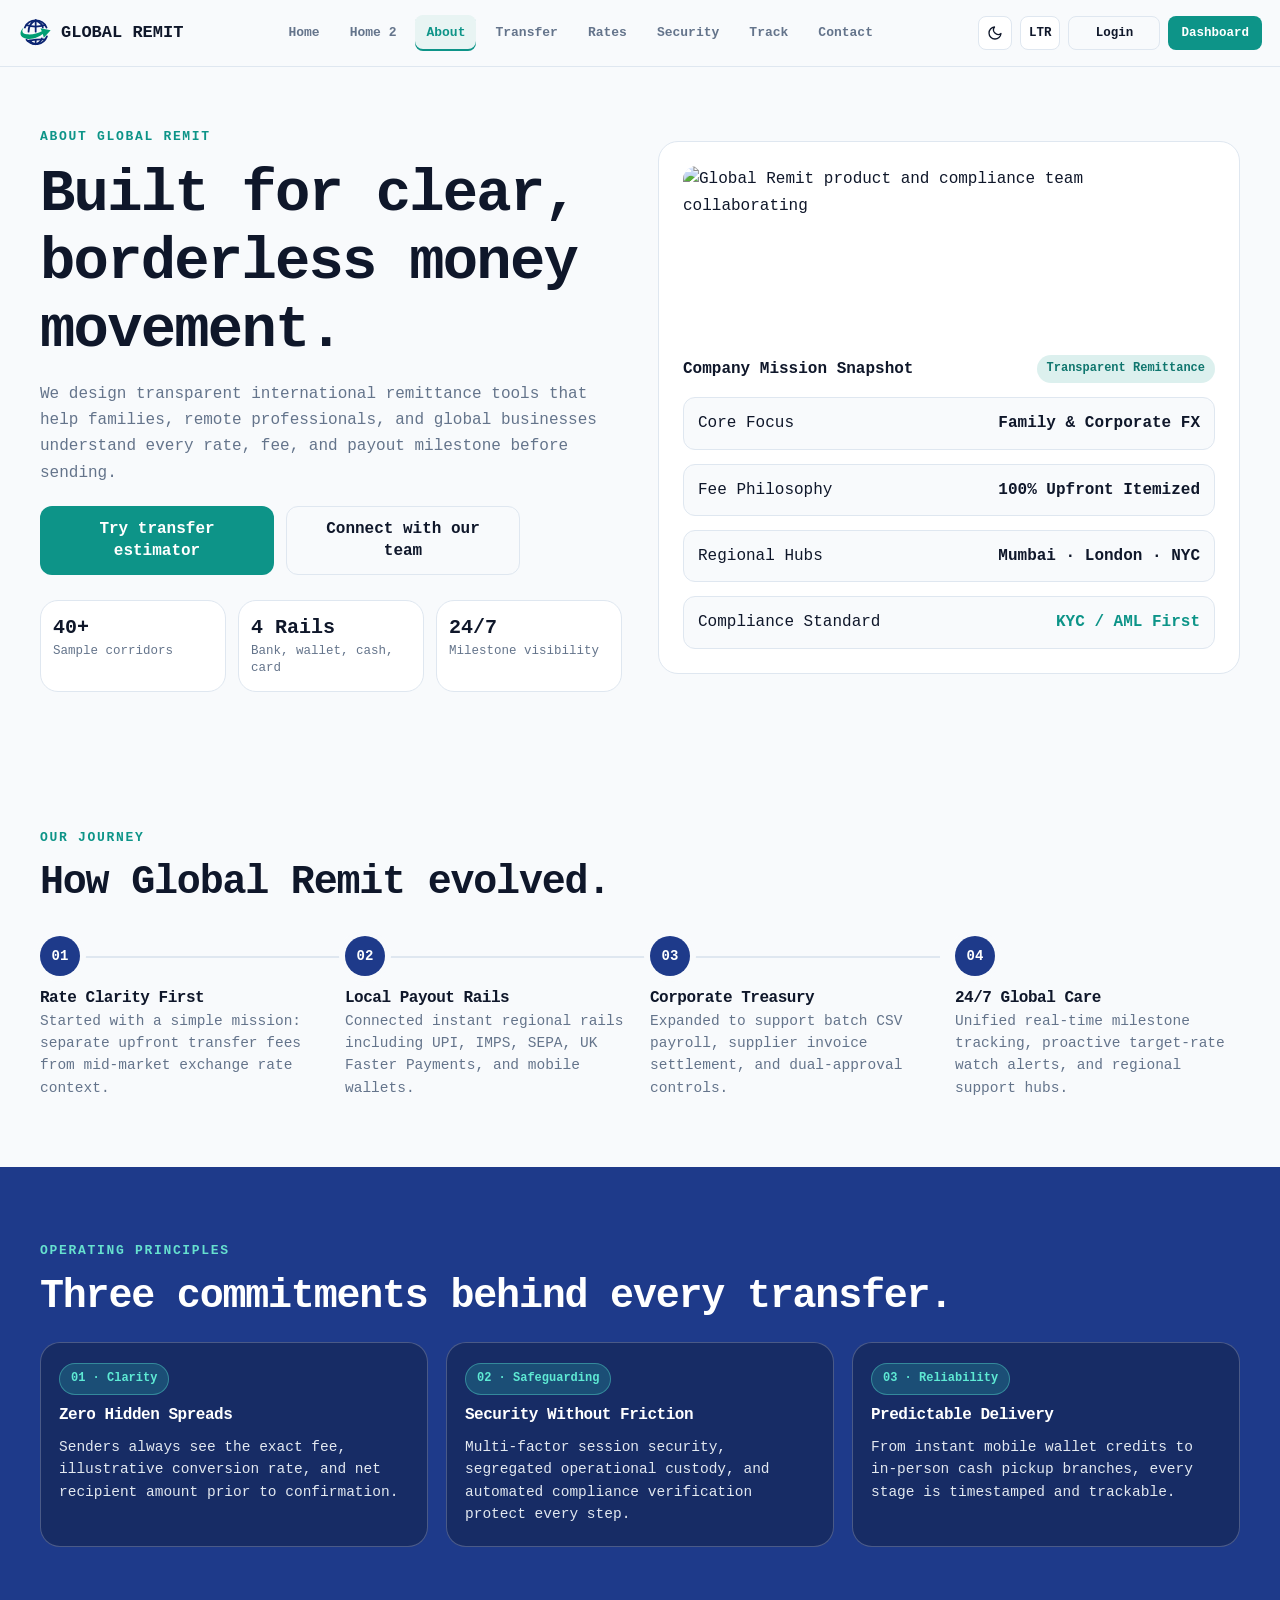
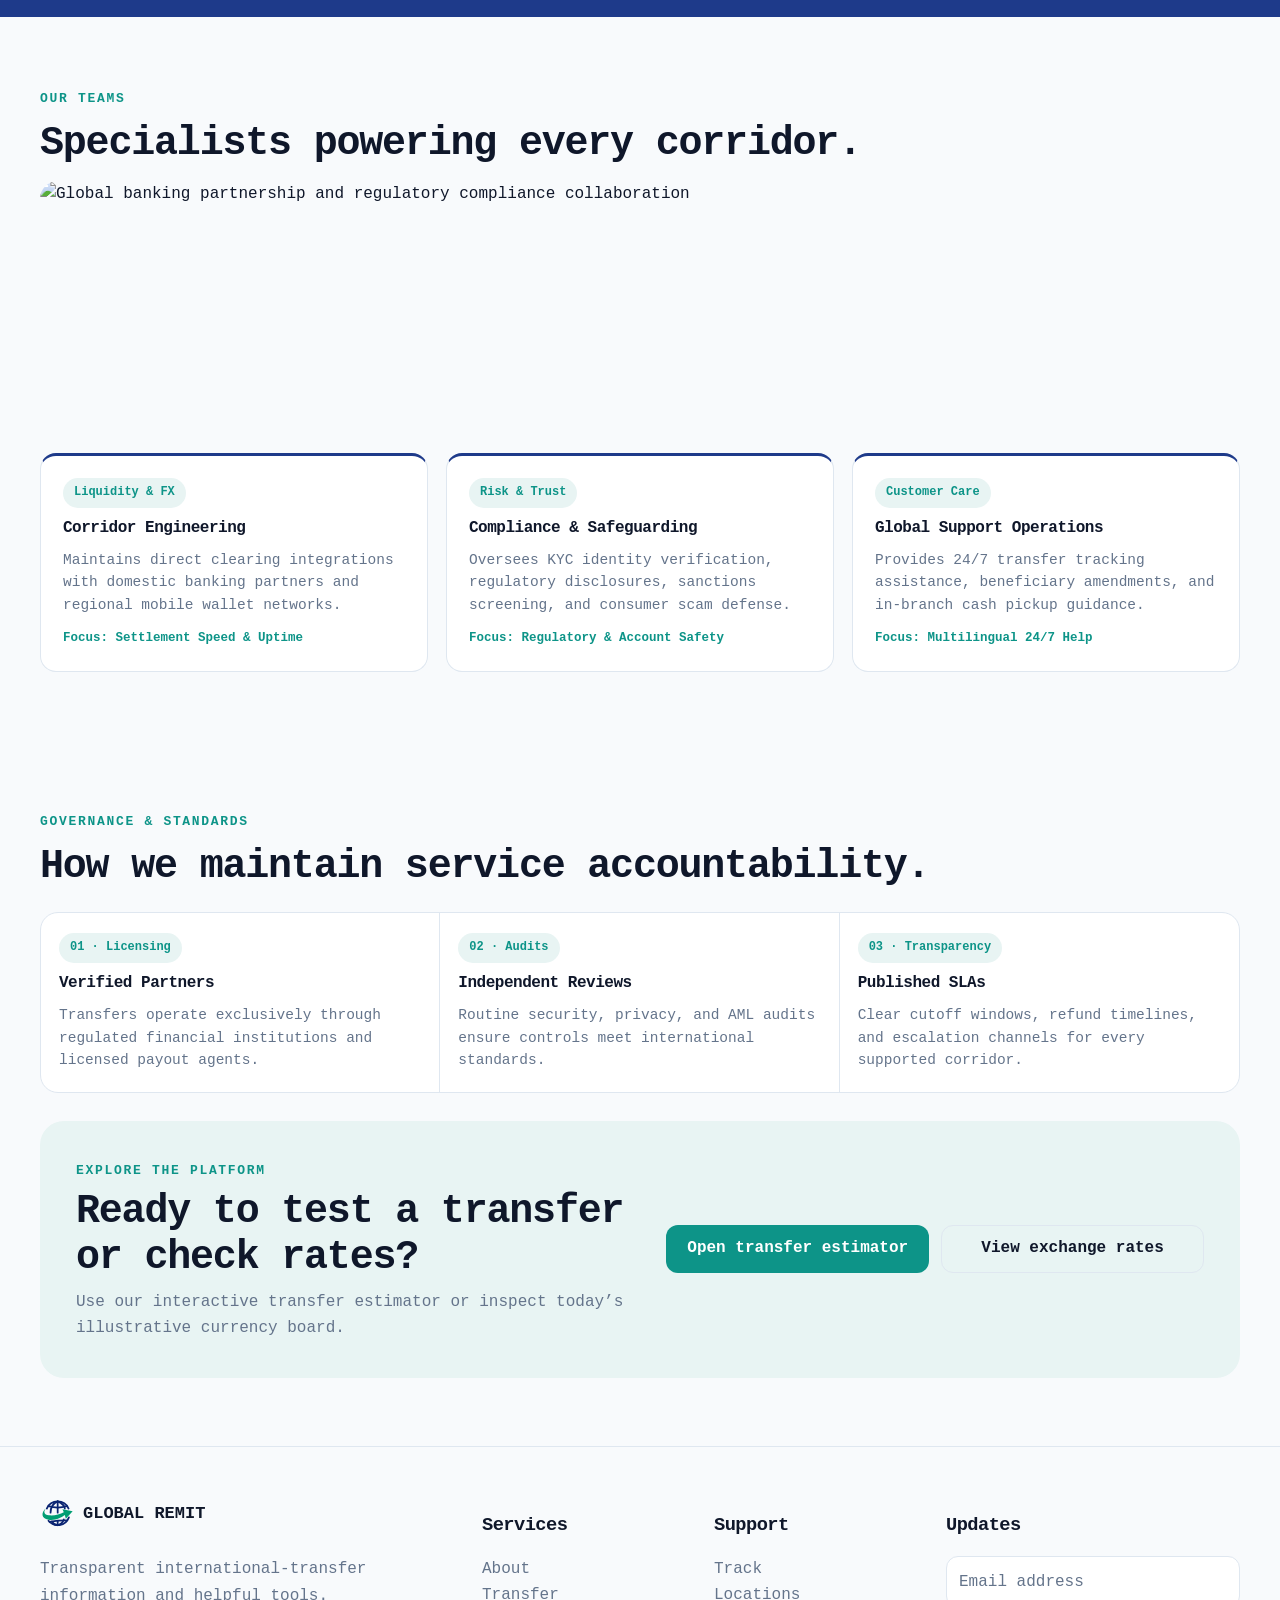
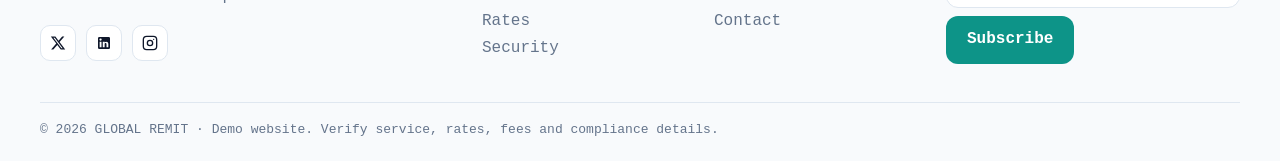
==== commit c4a752c5: "fixcommit" ====
--- a/about.html
+++ b/about.html
@@ -79,6 +79,7 @@
         </div>
 
         <div class="bento" aria-label="Company overview snapshot">
+          <img class="media-thumb" src="https://images.unsplash.com/photo-1522071820081-009f0129c71c?auto=format&fit=crop&w=1000&h=650&crop=faces,top&q=80" alt="Global Remit product and compliance team collaborating">
           <div style="display:flex;justify-content:space-between;align-items:center;gap:10px;flex-wrap:wrap">
             <strong>Company Mission Snapshot</strong>
             <span class="badge up">Transparent Remittance</span>
@@ -160,6 +161,7 @@
       <div class="wrap">
         <span class="eyebrow">Our teams</span>
         <h2>Specialists powering every corridor.</h2>
+        <img class="media-banner" style="margin-bottom:18px" src="https://images.unsplash.com/photo-1521791136064-7986c2920216?auto=format&fit=crop&w=1200&q=80" alt="Global banking partnership and regulatory compliance collaboration">
         <div class="grid">
           <div class="story">
             <div>
@@ -230,6 +232,17 @@
       <div>
         <a class="brand" href="index.html"><svg class="brand-logo" viewBox="0 0 100 100" aria-hidden="true"><g class="logo-globe"><path d="M 20 34 A 35 35 0 0 1 84 34"/><path d="M 52 13 V 46"/><path d="M 52 13 C 35 21 31 34 31 46"/><path d="M 52 13 C 69 21 73 30 73 34"/><path d="M 25 27 Q 52 35 79 27"/><path d="M 25 70 A 35 35 0 0 0 85 60"/><path d="M 52 71 V 83"/><path d="M 35 72 C 38 78 44 82 52 83"/><path d="M 70 66 C 67 75 61 80 52 83"/><path d="M 28 73 Q 52 69 78 69"/></g><path class="logo-arrow" d="M 17 34 C 3 45 3 64 25 67 C 46 70 63 60 73 53 L 76 64 L 96 42 L 66 36 L 70 45 C 58 51 42 56 26 54 C 11 52 10 43 17 34 Z"/></svg>GLOBAL REMIT</a>
         <p>Transparent international-transfer information and helpful tools.</p>
+        <div class="foot-socials" role="group" aria-label="Global Remit social media">
+          <button class="foot-social-btn" type="button" data-social-link="X" aria-label="Follow Global Remit on X" title="Follow on X">
+            <svg viewBox="0 0 24 24" fill="currentColor" aria-hidden="true"><path d="M18.244 2.25h3.308l-7.227 8.26 8.502 11.24H16.17l-5.214-6.817L4.99 21.75H1.68l7.73-8.835L1.254 2.25H8.08l4.713 6.231zm-1.161 17.52h1.833L7.084 4.126H5.117z"/></svg>
+          </button>
+          <button class="foot-social-btn" type="button" data-social-link="LinkedIn" aria-label="Follow Global Remit on LinkedIn" title="Follow on LinkedIn">
+            <svg viewBox="0 0 24 24" fill="currentColor" aria-hidden="true"><path d="M19 3a2 2 0 0 1 2 2v14a2 2 0 0 1-2 2H5a2 2 0 0 1-2-2V5a2 2 0 0 1 2-2h14m-.5 15.5v-5.3a3.26 3.26 0 0 0-3.26-3.26c-.85 0-1.84.52-2.28 1.3v-1.11h-2.79v8.37h2.79v-4.93c0-.77.62-1.4 1.39-1.4a1.4 1.4 0 0 1 1.4 1.4v4.93h2.75M6.88 8.56a1.68 1.68 0 0 0 1.68-1.68c0-.93-.75-1.69-1.68-1.69a1.69 1.69 0 0 0-1.69 1.69c0 .93.76 1.68 1.69 1.68m1.39 9.94v-8.37H5.5v8.37h2.77z"/></svg>
+          </button>
+          <button class="foot-social-btn" type="button" data-social-link="Instagram" aria-label="Follow Global Remit on Instagram" title="Follow on Instagram">
+            <svg viewBox="0 0 24 24" fill="none" stroke="currentColor" stroke-width="2" stroke-linecap="round" stroke-linejoin="round" aria-hidden="true"><rect x="2" y="2" width="20" height="20" rx="5"/><circle cx="12" cy="12" r="4"/><circle cx="17.5" cy="6.5" r="1" fill="currentColor" stroke="none"/></svg>
+          </button>
+        </div>
       </div>
       <div>
         <h3>Services</h3>
@@ -259,6 +272,10 @@
     <div class="wrap copy">© 2026 GLOBAL REMIT · Demo website. Verify service, rates, fees and compliance details.</div>
   </footer>
 
+  <button class="back-to-top" type="button" data-back-to-top aria-label="Back to top" title="Back to top">
+    <svg viewBox="0 0 24 24" fill="none" stroke="currentColor" stroke-width="2.4" stroke-linecap="round" stroke-linejoin="round" aria-hidden="true"><path d="M18 15l-6-6-6 6"/></svg>
+  </button>
+
   <div class="toast" role="status" aria-live="polite"></div>
   <script src="script.js"></script>
 </body>
--- a/styles.css
+++ b/styles.css
@@ -57,7 +57,8 @@
 }
 
 h2 {
-  font-size: clamp(1.8rem, 4vw, 3rem);
+  font-size: clamp(1.75rem, 3.3vw, 2.5rem);
+  margin: 10px 0 14px;
 }
 
 p {
@@ -75,8 +76,8 @@
 }
 
 .wrap {
-  width: min(1220px, calc(100% - 36px));
-  margin: auto;
+  width: min(1200px, calc(100% - 38px));
+  margin-inline: auto;
 }
 
 .header > .wrap {
@@ -247,10 +248,6 @@
   color: var(--ink);
 }
 
-.mobile .mobile-tools .btn.alt:hover {
-  background: var(--soft);
-}
-
 .tools {
   display: flex;
   gap: 8px;
@@ -283,6 +280,23 @@
   display: inline-flex;
   align-items: center;
   justify-content: center;
+  transition: background-color .18s ease, border-color .18s ease, color .18s ease, transform .18s ease, box-shadow .18s ease;
+}
+
+.ctrl:hover {
+  border-color: var(--teal);
+  background: var(--soft);
+  color: var(--teal);
+  transform: translateY(-1px);
+  box-shadow: 0 4px 12px rgba(13, 148, 136, .16);
+}
+
+[data-theme=dark] .ctrl:hover {
+  color: #2DD4BF;
+}
+
+.ctrl:active {
+  transform: translateY(0);
 }
 
 .ctrl svg {
@@ -292,16 +306,42 @@
 }
 
 .btn {
-  display: inline-block;
+  display: inline-flex;
+  align-items: center;
+  justify-content: center;
+  text-align: center;
+  min-width: 180px;
+  min-height: 46px;
   background: var(--teal);
   color: white;
-  border: 0;
+  border: 1px solid transparent;
   border-radius: 12px;
-  padding: 12px 18px;
+  padding: 12px 20px;
   cursor: pointer;
   font: inherit;
   font-weight: 700;
-  line-height: 1.4;
+  line-height: 1.35;
+  box-sizing: border-box;
+  transition: background-color .18s ease, border-color .18s ease, color .18s ease, transform .18s ease, box-shadow .18s ease;
+}
+
+.btn:hover,
+.mobile .mobile-tools .btn:hover {
+  background: #0F766E;
+  color: #FFFFFF;
+  transform: translateY(-2px);
+  box-shadow: 0 8px 20px rgba(13, 148, 136, .32);
+}
+
+[data-theme=dark] .btn:hover,
+[data-theme=dark] .mobile .mobile-tools .btn:hover {
+  background: #14B8A6;
+}
+
+.btn:active,
+.mobile .mobile-tools .btn:active {
+  transform: translateY(0);
+  box-shadow: 0 3px 10px rgba(13, 148, 136, .22);
 }
 
 .btn.alt {
@@ -310,11 +350,77 @@
   color: var(--ink);
 }
 
+.btn.alt:hover,
+.mobile .mobile-tools .btn.alt:hover {
+  border-color: var(--teal) !important;
+  background: var(--teal);
+  color: #FFFFFF !important;
+  transform: translateY(-2px);
+  box-shadow: 0 8px 20px rgba(13, 148, 136, .26);
+}
+
+.btn.alt:active,
+.mobile .mobile-tools .btn.alt:active {
+  transform: translateY(0);
+  box-shadow: 0 3px 10px rgba(13, 148, 136, .18);
+}
+
+.tools .btn {
+  min-width: 92px;
+  min-height: 34px;
+}
+
+.mobile .mobile-tools .btn {
+  min-width: 0;
+  min-height: 38px;
+}
+
+.table .btn {
+  min-width: 96px;
+  min-height: 34px;
+}
+
+.footer form .btn {
+  min-width: 124px;
+}
+
+.card .btn {
+  width: 100%;
+  min-width: 0;
+}
+
 .actions {
-  display: flex;
+  display: grid;
+  grid-template-columns: repeat(2, minmax(0, 1fr));
   gap: 12px;
-  flex-wrap: wrap;
   margin-top: 20px;
+  width: 100%;
+  max-width: 480px;
+}
+
+.panel .actions {
+  max-width: 100%;
+}
+
+.actions[style*="column"],
+.dash-section .panel .actions {
+  grid-template-columns: 1fr;
+  max-width: 100%;
+}
+
+.cta .actions,
+.banner-dark .actions,
+.alert-bar .actions,
+.inline-note .actions {
+  width: auto;
+  max-width: none;
+  grid-template-columns: repeat(2, minmax(210px, 1fr));
+  flex-shrink: 0;
+}
+
+.actions > .btn {
+  width: 100%;
+  min-width: 0;
 }
 
 .mobile-toggle,
@@ -323,15 +429,22 @@
 }
 
 .hero {
-  min-height: calc(100vh - 63px);
-  min-height: calc(100svh - 63px);
-  padding: 40px 0;
-  display: flex;
-  align-items: center;
+  min-height: min(calc(100vh - 63px), 740px);
+  min-height: min(calc(100svh - 63px), 740px);
+  padding: 44px 0;
+  display: flex;
+  align-items: center;
+}
+
+@media (min-height: 900px), (max-width: 1160px) and (orientation: portrait) {
+  .hero {
+    min-height: auto;
+    padding: 56px 0 64px;
+  }
 }
 
 .hero > .wrap {
-  width: min(1160px, calc(100% - 38px));
+  width: min(1200px, calc(100% - 38px));
   margin-inline: auto;
 }
 
@@ -341,14 +454,14 @@
 }
 
 .section {
-  padding: 72px 0;
+  padding: 68px 0;
 }
 
 .split,
 .hero-grid {
   display: grid;
-  grid-template-columns: 1fr 1fr;
-  gap: 42px;
+  grid-template-columns: repeat(2, minmax(0, 1fr));
+  gap: 36px;
   align-items: center;
 }
 
@@ -356,6 +469,7 @@
   width: 100%;
   height: 430px;
   object-fit: cover;
+  object-position: center 22%;
   border-radius: 25px;
 }
 
@@ -363,10 +477,40 @@
   width: 100%;
   height: clamp(290px, 44vh, 420px);
   object-fit: cover;
+  object-position: center 22%;
   border-radius: 25px;
 }
 
+.media-thumb {
+  width: 100%;
+  height: 185px;
+  object-fit: cover;
+  object-position: center 22%;
+  border-radius: 14px;
+  display: block;
+}
+
+.media-banner {
+  width: 100%;
+  height: 250px;
+  object-fit: cover;
+  object-position: center 22%;
+  border-radius: 18px;
+  display: block;
+}
+
+.hero .media-thumb {
+  height: 175px;
+  border-radius: 14px;
+}
+
+.hero .media-banner {
+  height: clamp(230px, 30vh, 285px);
+  border-radius: 18px;
+}
+
 .eyebrow {
+  display: inline-block;
   color: var(--teal);
   font-size: 13px;
   font-weight: 800;
@@ -374,10 +518,32 @@
   text-transform: uppercase;
 }
 
+.section > .wrap > p,
+.band > .wrap > p {
+  margin: 0 0 22px;
+  max-width: 72ch;
+}
+
+.section > .wrap > .split,
+.section > .wrap > .steps,
+.section > .wrap > .grid,
+.section > .wrap > .grid-2,
+.section > .wrap > .rail-grid,
+.section > .wrap > .pipeline,
+.section > .wrap > .timeline,
+.section > .wrap > .compare-rows,
+.section > .wrap > .visit-bar,
+.section > .wrap > .check-list,
+.band > .wrap > .grid,
+.band > .wrap > .steps {
+  margin-top: 22px;
+}
+
 .grid {
   display: grid;
-  grid-template-columns: repeat(3, 1fr);
+  grid-template-columns: repeat(3, minmax(0, 1fr));
   gap: 18px;
+  align-items: stretch;
 }
 
 .card,
@@ -388,12 +554,19 @@
   background: var(--surface);
   border-radius: 18px;
   overflow: hidden;
+  min-width: 0;
+}
+
+.card {
+  display: flex;
+  flex-direction: column;
 }
 
 .card img {
   height: 200px;
   width: 100%;
   object-fit: cover;
+  object-position: center 22%;
 }
 
 .pad,
@@ -401,14 +574,94 @@
   padding: 22px;
 }
 
+.panel h2,
+.bento h2 {
+  font-size: clamp(1.3rem, 2.1vw, 1.6rem);
+  margin: 8px 0 10px;
+}
+
+.panel > h2:first-child,
+.bento > h2:first-child {
+  margin-top: 0;
+}
+
+form.panel > .btn[type="submit"],
+.bento > .btn {
+  width: 100%;
+  min-width: 0;
+}
+
+.card > .pad {
+  flex: 1;
+  display: flex;
+  flex-direction: column;
+  align-items: flex-start;
+  gap: 10px;
+  padding: 20px 18px;
+}
+
+.card > .pad > .btn {
+  margin-top: auto;
+}
+
 .steps {
   display: grid;
-  grid-template-columns: repeat(4, 1fr);
-  gap: 14px;
-}
-
-.step {
-  padding: 20px;
+  grid-template-columns: repeat(4, minmax(0, 1fr));
+  gap: 16px;
+  align-items: stretch;
+}
+
+.step,
+.steps > .panel,
+.grid > .panel,
+.grid > .bento,
+.grid-2 > .panel,
+.grid-2 > .bento {
+  display: flex;
+  flex-direction: column;
+  align-items: flex-start;
+  gap: 10px;
+  padding: 20px 18px;
+  min-width: 0;
+}
+
+.story > div:first-child {
+  display: flex;
+  flex-direction: column;
+  align-items: flex-start;
+  gap: 10px;
+  width: 100%;
+}
+
+.step h3,
+.panel h3,
+.bento h3,
+.card h3,
+.story h3,
+.pipeline-step h3,
+.timeline-item h3,
+.visit-item h3,
+.rail-card h3,
+.compare-row h3 {
+  font-size: 1rem;
+  line-height: 1.32;
+  margin: 0 !important;
+}
+
+.step p,
+.grid > .panel p,
+.grid > .bento p,
+.grid-2 > .panel p,
+.card p,
+.story p,
+.pipeline-step p,
+.timeline-item p,
+.visit-item p,
+.rail-card p,
+.compare-row p {
+  margin: 0;
+  font-size: 14.5px;
+  line-height: 1.55;
 }
 
 .tag {
@@ -418,22 +671,42 @@
   border-radius: 999px;
   padding: 5px 11px;
   font-size: 12px;
+  font-weight: 700;
+}
+
+[data-theme=dark] .tag,
+.band .tag,
+.hero[style*="#0C1931"] .tag,
+.banner-dark .tag {
+  background: rgba(45, 212, 191, .2);
+  color: #5EEAD4;
+  border: 1px solid rgba(94, 234, 212, .38);
 }
 
 .stats {
   display: grid;
-  grid-template-columns: repeat(3, 1fr);
+  grid-template-columns: repeat(3, minmax(0, 1fr));
   gap: 12px;
   margin-top: 25px;
 }
 
 .stat {
-  padding: 16px;
+  padding: 14px 12px;
+  min-width: 0;
 }
 
 .stat b {
   display: block;
-  font-size: 22px;
+  font-size: clamp(16px, 1.6vw, 20px);
+  line-height: 1.25;
+  margin-bottom: 3px;
+}
+
+.stat span {
+  display: block;
+  font-size: 12.5px;
+  line-height: 1.35;
+  color: var(--muted);
 }
 
 .band {
@@ -489,8 +762,9 @@
 
 .grid-2 {
   display: grid;
-  grid-template-columns: repeat(2, 1fr);
+  grid-template-columns: repeat(2, minmax(0, 1fr));
   gap: 18px;
+  align-items: stretch;
 }
 
 .chips {
@@ -510,17 +784,31 @@
   font: inherit;
   font-size: 13px;
   font-weight: 600;
-  transition: background-color .15s, border-color .15s, color .15s;
+  transition: background-color .18s ease, border-color .18s ease, color .18s ease, transform .18s ease, box-shadow .18s ease;
 }
 
 .chip:hover {
   border-color: var(--teal);
+  background: var(--soft);
+  color: var(--teal);
+  transform: translateY(-1px);
+  box-shadow: 0 4px 12px rgba(13, 148, 136, .14);
+}
+
+[data-theme=dark] .chip:hover {
+  color: #2DD4BF;
 }
 
 .chip.active {
   background: var(--teal);
   border-color: var(--teal);
   color: white;
+}
+
+.chip.active:hover {
+  background: #0F766E;
+  border-color: #0F766E;
+  color: #FFFFFF;
 }
 
 .badge {
@@ -543,12 +831,31 @@
   color: #B45309;
 }
 
-[data-theme=dark] .badge.up {
+[data-theme=dark] .badge,
+.band .badge,
+.hero[style*="#0C1931"] .badge,
+.banner-dark .badge {
+  background: rgba(45, 212, 191, .2);
   color: #5EEAD4;
-}
-
-[data-theme=dark] .badge.down {
-  color: #FBBF24;
+  border: 1px solid rgba(94, 234, 212, .38);
+}
+
+[data-theme=dark] .badge.up,
+.band .badge.up,
+.hero[style*="#0C1931"] .badge.up,
+.banner-dark .badge.up {
+  background: rgba(16, 185, 129, .22);
+  color: #6EE7B7;
+  border: 1px solid rgba(110, 231, 183, .42);
+}
+
+[data-theme=dark] .badge.down,
+.band .badge.down,
+.hero[style*="#0C1931"] .badge.down,
+.banner-dark .badge.down {
+  background: rgba(245, 158, 11, .24);
+  color: #FDE68A;
+  border: 1px solid rgba(253, 230, 138, .45);
 }
 
 .bento {
@@ -558,30 +865,56 @@
   border-radius: 20px;
   padding: 24px;
   display: grid;
+  grid-template-columns: minmax(0, 1fr);
   gap: 14px;
+  min-width: 0;
 }
 
 .band .bento,
 .hero[style*="#0C1931"] .bento {
-  background: rgba(255, 255, 255, .06);
-  border-color: rgba(255, 255, 255, .16);
-  color: white;
+  background: rgba(15, 23, 42, .38);
+  border-color: rgba(255, 255, 255, .22);
+  color: #FFFFFF;
+}
+
+.band .bento h3,
+.hero[style*="#0C1931"] .bento h3 {
+  color: #FFFFFF;
 }
 
 .band .bento p,
-.hero[style*="#0C1931"] .bento p {
-  color: #CFD9F0;
+.hero[style*="#0C1931"] .bento p,
+.band .list {
+  color: #E2E8F0;
+}
+
+.bento-list {
+  display: grid;
+  grid-template-columns: minmax(0, 1fr);
+  gap: 10px;
+  margin-top: 14px;
+  min-width: 0;
 }
 
 .bento-row {
   display: flex;
   justify-content: space-between;
   align-items: center;
-  gap: 12px;
+  flex-wrap: wrap;
+  gap: 6px 12px;
   padding: 12px 14px;
   border-radius: 12px;
   background: var(--bg);
   border: 1px solid var(--line);
+  min-width: 0;
+  max-width: 100%;
+}
+
+.bento-row span,
+.bento-row strong {
+  min-width: 0;
+  overflow-wrap: anywhere;
+  word-break: break-word;
 }
 
 .band .bento-row,
@@ -656,14 +989,11 @@
   color: var(--muted);
 }
 
-.band .list {
-  color: #CFD9F0;
-}
-
 .timeline {
   display: grid;
-  grid-template-columns: repeat(4, 1fr);
+  grid-template-columns: repeat(4, minmax(0, 1fr));
   gap: 20px;
+  align-items: stretch;
   position: relative;
   margin-top: 22px;
 }
@@ -700,8 +1030,9 @@
 
 .rail-grid {
   display: grid;
-  grid-template-columns: repeat(2, 1fr);
+  grid-template-columns: repeat(2, minmax(0, 1fr));
   gap: 16px;
+  align-items: stretch;
 }
 
 .rail-card {
@@ -787,15 +1118,21 @@
 
 .pipeline {
   display: grid;
-  grid-template-columns: repeat(4, 1fr);
-  gap: 14px;
+  grid-template-columns: repeat(4, minmax(0, 1fr));
+  gap: 16px;
+  align-items: stretch;
 }
 
 .pipeline-step {
   background: var(--surface);
   border: 1px solid var(--line);
   border-radius: 16px;
-  padding: 20px;
+  padding: 20px 18px;
+  display: flex;
+  flex-direction: column;
+  align-items: flex-start;
+  gap: 10px;
+  min-width: 0;
   position: relative;
 }
 
@@ -874,10 +1211,16 @@
   color: var(--ink);
   cursor: pointer;
   font: inherit;
-  transition: border-color .15s, background-color .15s;
-}
-
-.hub-card:hover,
+  transition: border-color .18s ease, background-color .18s ease, transform .18s ease, box-shadow .18s ease;
+}
+
+.hub-card:hover {
+  border-color: var(--teal);
+  background: var(--soft);
+  transform: translateY(-2px);
+  box-shadow: 0 8px 20px rgba(13, 148, 136, .14);
+}
+
 .hub-card.active {
   border-color: var(--teal);
   background: var(--soft);
@@ -893,8 +1236,13 @@
 }
 
 .visit-item {
-  padding: 22px;
+  padding: 20px 18px;
   border-inline-end: 1px solid var(--line);
+  display: flex;
+  flex-direction: column;
+  align-items: flex-start;
+  gap: 10px;
+  min-width: 0;
 }
 
 .visit-item:last-child {
@@ -967,6 +1315,46 @@
 
 .footer input::placeholder {
   color: var(--muted);
+}
+
+.foot-socials {
+  display: flex;
+  align-items: center;
+  gap: 10px;
+  margin-top: 14px;
+}
+
+.foot-social-btn {
+  width: 36px;
+  height: 36px;
+  border: 1px solid var(--line);
+  border-radius: 10px;
+  background: var(--surface);
+  color: var(--ink);
+  display: inline-flex;
+  align-items: center;
+  justify-content: center;
+  cursor: pointer;
+  padding: 0;
+  transition: border-color .18s ease, background-color .18s ease, color .18s ease, transform .18s ease, box-shadow .18s ease;
+}
+
+.foot-social-btn:hover {
+  border-color: var(--teal);
+  background: var(--soft);
+  color: var(--teal);
+  transform: translateY(-2px);
+  box-shadow: 0 6px 16px rgba(13, 148, 136, .22);
+}
+
+[data-theme=dark] .foot-social-btn:hover {
+  color: #2DD4BF;
+}
+
+.foot-social-btn svg {
+  width: 16px;
+  height: 16px;
+  display: block;
 }
 
 .copy {
@@ -977,6 +1365,51 @@
   font-size: 13px;
 }
 
+.back-to-top {
+  position: fixed;
+  bottom: 22px;
+  inset-inline-end: 22px;
+  width: 44px;
+  height: 44px;
+  border-radius: 999px;
+  border: 1px solid var(--line);
+  background: var(--teal);
+  color: #FFFFFF;
+  box-shadow: 0 10px 24px rgba(13, 148, 136, .28);
+  display: inline-flex;
+  align-items: center;
+  justify-content: center;
+  cursor: pointer;
+  padding: 0;
+  z-index: 19;
+  opacity: 0;
+  visibility: hidden;
+  transform: translateY(10px);
+  transition: opacity .2s, transform .2s, visibility .2s, background-color .18s ease, box-shadow .18s ease;
+}
+
+.back-to-top.show {
+  opacity: 1;
+  visibility: visible;
+  transform: translateY(0);
+}
+
+.back-to-top:hover {
+  background: #0F766E;
+  transform: translateY(-2px);
+  box-shadow: 0 14px 28px rgba(13, 148, 136, .38);
+}
+
+.back-to-top:active {
+  transform: translateY(0);
+}
+
+.back-to-top svg {
+  width: 20px;
+  height: 20px;
+  display: block;
+}
+
 .map iframe {
   width: 100%;
   height: 340px;
@@ -986,8 +1419,10 @@
 
 .dashboard {
   display: grid;
-  grid-template-columns: 260px 1fr;
+  grid-template-columns: 250px minmax(0, 1fr);
   min-height: 100vh;
+  max-width: 100%;
+  overflow-x: clip;
 }
 
 .side {
@@ -998,10 +1433,22 @@
   top: 0;
   height: 100vh;
   height: 100svh;
-  overflow: hidden;
+  overflow-y: auto;
+  overflow-x: hidden;
+  min-width: 0;
   display: flex;
   flex-direction: column;
   border-inline-end: 1px solid #1E2E4A;
+}
+
+.side-top {
+  display: flex;
+  align-items: center;
+  justify-content: space-between;
+  gap: 12px;
+  padding: 4px 4px 20px;
+  border-bottom: 1px solid rgba(255, 255, 255, .1);
+  margin-bottom: 16px;
 }
 
 .side .brand {
@@ -1010,9 +1457,19 @@
   gap: 9px;
   color: #FFFFFF;
   white-space: nowrap;
-  padding: 4px 4px 20px;
-  border-bottom: 1px solid rgba(255, 255, 255, .1);
-  margin-bottom: 16px;
+}
+
+.side .ctrl.side-toggle {
+  display: none;
+  width: 38px;
+  min-width: 38px;
+  height: 38px;
+  padding: 0;
+}
+
+.side-drawer {
+  display: flex;
+  flex-direction: column;
 }
 
 .side-nav {
@@ -1052,7 +1509,7 @@
 }
 
 .side-foot {
-  margin-top: auto;
+  margin-top: 18px;
   padding-top: 16px;
   border-top: 1px solid rgba(255, 255, 255, .1);
   display: grid;
@@ -1061,7 +1518,7 @@
 
 .side-controls {
   display: grid;
-  grid-template-columns: 1fr 1fr;
+  grid-template-columns: repeat(2, minmax(0, 1fr));
   gap: 8px;
 }
 
@@ -1097,6 +1554,8 @@
 
 .main {
   padding: 28px;
+  min-width: 0;
+  max-width: 100%;
 }
 
 .main .split {
@@ -1106,8 +1565,15 @@
 
 .dash-stack {
   display: grid;
+  grid-template-columns: minmax(0, 1fr);
   gap: 18px;
   align-content: stretch;
+  min-width: 0;
+}
+
+.dash-panel {
+  min-width: 0;
+  max-width: 100%;
 }
 
 .dash-panel[hidden] {
@@ -1125,17 +1591,49 @@
 
 .dash-section {
   margin-top: 24px;
+  min-width: 0;
+  max-width: 100%;
 }
 
 .metric {
-  padding: 20px;
+  display: flex;
+  flex-direction: column;
+  align-items: flex-start;
+  gap: 6px;
+  min-width: 0;
+  padding: 20px 18px;
   border: 1px solid var(--line);
   border-radius: 15px;
   background: var(--surface);
 }
 
+.metric > span {
+  font-size: 13px;
+  font-weight: 700;
+  color: var(--muted);
+}
+
 .metric strong {
+  display: block;
   font-size: 28px;
+  line-height: 1.15;
+  color: var(--ink);
+}
+
+.metric p {
+  margin: 0 !important;
+  font-size: 13.5px;
+  line-height: 1.45;
+}
+
+.dash-section .grid-2 > .panel > .btn {
+  width: 100%;
+  margin-top: auto;
+}
+
+.panel.table-wrap {
+  overflow-x: auto;
+  max-width: 100%;
 }
 
 .table {
@@ -1146,7 +1644,8 @@
 .table th,
 .table td {
   text-align: start;
-  padding: 12px;
+  padding: 11px 10px;
+  font-size: 14px;
   border-bottom: 1px solid var(--line);
 }
 
@@ -1217,13 +1716,15 @@
   font-size: 13px;
   font-weight: 700;
   cursor: pointer;
-  transition: border-color .15s, background-color .15s, color .15s;
+  transition: border-color .18s ease, background-color .18s ease, color .18s ease, transform .18s ease, box-shadow .18s ease;
 }
 
 .social-icon-btn:hover {
   border-color: var(--teal);
   background: var(--soft);
   color: var(--teal);
+  transform: translateY(-2px);
+  box-shadow: 0 6px 16px rgba(13, 148, 136, .22);
 }
 
 [data-theme=dark] .social-icon-btn:hover {
@@ -1238,7 +1739,7 @@
 }
 
 .auth {
-  min-height: calc(100svh - 62px);
+  min-height: min(calc(100svh - 62px), 760px);
   display: grid;
   place-items: center;
   padding: 18px 18px 40px;
@@ -1301,6 +1802,14 @@
   accent-color: var(--teal);
   margin-top: 2px;
   flex-shrink: 0;
+}
+
+.auth-row .auth-check {
+  align-items: center;
+}
+
+.auth-row .auth-check input[type="checkbox"] {
+  margin-top: 0;
 }
 
 .auth-link {
@@ -1354,12 +1863,19 @@
   align-items: center;
   justify-content: center;
   gap: 8px;
-  transition: border-color .15s, background-color .15s;
+  transition: border-color .18s ease, background-color .18s ease, color .18s ease, transform .18s ease, box-shadow .18s ease;
 }
 
 .social-btn:hover {
   border-color: var(--teal);
   background: var(--soft);
+  color: var(--teal);
+  transform: translateY(-2px);
+  box-shadow: 0 6px 16px rgba(13, 148, 136, .22);
+}
+
+[data-theme=dark] .social-btn:hover {
+  color: #2DD4BF;
 }
 
 .social-btn svg {
@@ -1374,7 +1890,20 @@
   font-size: 13.5px;
 }
 
-@media (max-width: 420px) {
+@media (max-width: 480px) {
+  .auth-row {
+    flex-direction: column;
+    align-items: center;
+    justify-content: center;
+    text-align: center;
+    gap: 10px;
+  }
+
+  .auth-row .auth-check {
+    justify-content: center;
+    text-align: center;
+  }
+
   .social-grid {
     grid-template-columns: 1fr;
   }
@@ -1387,7 +1916,7 @@
 .toast {
   display: none;
   position: fixed;
-  bottom: 20px;
+  bottom: 76px;
   inset-inline-end: 20px;
   background: #0C1931;
   color: white;
@@ -1415,8 +1944,12 @@
     margin-inline-start: auto;
   }
 
-  .tools > :not(.mobile-toggle) {
+  .header .tools > :not(.mobile-toggle) {
     display: none;
+  }
+
+  .auth-topbar .tools > .ctrl {
+    display: inline-flex;
   }
 
   .mobile-toggle {
@@ -1439,12 +1972,71 @@
   .pipeline-step::after {
     display: none;
   }
-}
-
-@media (max-width: 760px) {
+
+  .main {
+    padding: 22px 20px;
+  }
+
+  .main .split {
+    grid-template-columns: minmax(0, 1fr);
+  }
+
+  .main .steps {
+    grid-template-columns: repeat(2, minmax(0, 1fr));
+  }
+}
+
+@media (max-width: 1100px) {
+  .dashboard {
+    grid-template-columns: minmax(0, 1fr);
+  }
+
+  .side {
+    position: sticky;
+    top: 0;
+    z-index: 15;
+    height: auto;
+    overflow: visible;
+    padding: 12px 18px;
+    border-inline-end: 0;
+    border-bottom: 1px solid #1E2E4A;
+  }
+
+  .side-top {
+    padding: 0;
+    margin-bottom: 0;
+    border-bottom: 0;
+  }
+
+  .side .ctrl.side-toggle {
+    display: inline-flex;
+  }
+
+  .side-drawer {
+    display: none;
+  }
+
+  .side-drawer.open {
+    display: flex;
+    flex-direction: column;
+    margin-top: 12px;
+    padding-top: 12px;
+    border-top: 1px solid rgba(255, 255, 255, .12);
+  }
+
+  .side-nav {
+    grid-template-columns: 1fr;
+  }
+
+  .side-foot {
+    margin-top: 14px;
+  }
+}
+
+@media (max-width: 960px) {
   .hero {
-    min-height: calc(100svh - 63px);
-    padding: 32px 0 44px;
+    min-height: auto;
+    padding: 36px 0 48px;
   }
 
   .section {
@@ -1453,11 +2045,20 @@
 
   .split,
   .hero-grid {
-    grid-template-columns: 1fr;
+    grid-template-columns: minmax(0, 1fr);
   }
 
   .hero img {
     height: clamp(220px, 34vh, 300px);
+  }
+
+  .hero .media-thumb {
+    height: clamp(180px, 28vw, 230px);
+  }
+
+  .hero .media-banner,
+  .media-banner {
+    height: clamp(230px, 35vw, 310px);
   }
 
   .visual {
@@ -1467,7 +2068,6 @@
   .grid,
   .grid-2,
   .rail-grid,
-  .steps,
   .timeline,
   .pipeline,
   .compare-row,
@@ -1476,6 +2076,10 @@
     grid-template-columns: 1fr;
   }
 
+  .steps {
+    grid-template-columns: repeat(2, minmax(0, 1fr));
+  }
+
   .visit-item {
     border-inline-end: 0;
     border-bottom: 1px solid var(--line);
@@ -1486,38 +2090,97 @@
   }
 
   .stats {
-    grid-template-columns: 1fr 1fr;
-  }
-
-  .cta {
-    display: block;
+    grid-template-columns: repeat(3, minmax(0, 1fr));
+  }
+
+  .cta,
+  .banner-dark,
+  .alert-bar,
+  .inline-note {
+    flex-direction: column;
+    align-items: stretch;
+  }
+
+  .actions,
+  .cta .actions,
+  .banner-dark .actions,
+  .alert-bar .actions,
+  .inline-note .actions {
+    width: 100%;
+    max-width: 100%;
+    grid-template-columns: repeat(2, minmax(0, 1fr));
+  }
+
+  .actions[style*="column"],
+  .dash-section .panel .actions {
+    grid-template-columns: 1fr;
   }
 
   .footgrid {
     grid-template-columns: 1fr 1fr;
   }
 
-  .dashboard {
-    grid-template-columns: 1fr;
-  }
-
-  .side {
-    position: static;
-    height: auto;
-    overflow: visible;
-    border-inline-end: 0;
-    border-bottom: 1px solid #1E2E4A;
-  }
-
-  .side-nav {
-    grid-template-columns: 1fr 1fr;
-  }
-
-  .side-foot {
-    margin-top: 14px;
-  }
-
   .main {
     padding: 18px;
   }
 }
+
+@media (max-width: 540px) {
+  .stats,
+  .steps,
+  .main .steps {
+    grid-template-columns: 1fr;
+  }
+
+  .side {
+    padding: 16px 14px;
+  }
+
+  .side-nav {
+    grid-template-columns: 1fr;
+  }
+
+  .main {
+    padding: 16px 14px;
+  }
+
+  .table th,
+  .table td {
+    padding: 9px 8px;
+    font-size: 12.5px;
+  }
+
+  .panel,
+  .bento {
+    padding: 18px 16px;
+  }
+
+  .bento-row {
+    flex-direction: column;
+    align-items: flex-start;
+    gap: 4px;
+  }
+
+  .inline-note .social-links {
+    display: grid;
+    grid-template-columns: repeat(2, minmax(0, 1fr));
+    width: 100%;
+  }
+
+  .inline-note .social-icon-btn {
+    justify-content: center;
+    width: 100%;
+  }
+
+  .actions,
+  .cta .actions,
+  .banner-dark .actions,
+  .alert-bar .actions,
+  .inline-note .actions {
+    grid-template-columns: 1fr;
+  }
+
+  .footgrid {
+    grid-template-columns: 1fr;
+  }
+}
